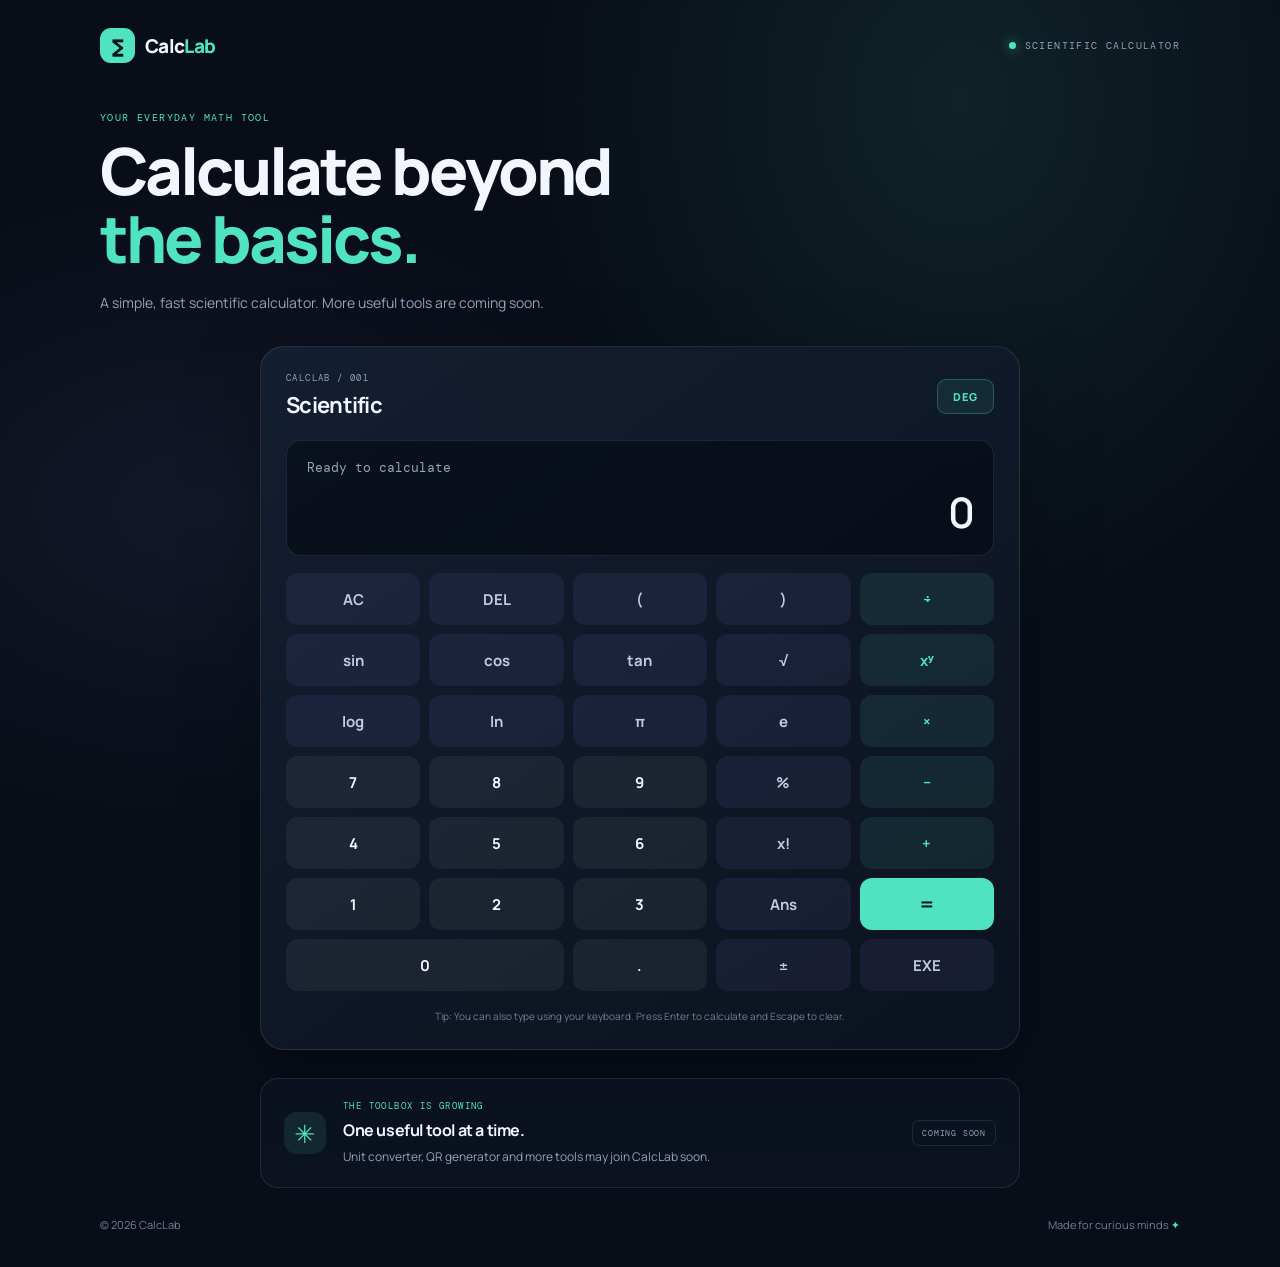
==== index.html @ 3905f221 "First commit" ====
<!DOCTYPE html>
<html lang="en">
<head>
  <meta charset="UTF-8" />
  <meta name="viewport" content="width=device-width, initial-scale=1.0" />
  <meta name="theme-color" content="#0b1220" />
  <title>CalcLab — Scientific Calculator</title>
  <meta name="description" content="A clean, responsive scientific calculator for everyday calculations." />
  <link rel="stylesheet" href="style.css" />
</head>
<body>
  <main class="page">
    <header class="topbar">
      <a class="brand" href="#" aria-label="CalcLab home">
        <span class="brand-mark">∑</span>
        <span>Calc<span class="brand-accent">Lab</span></span>
      </a>
      <span class="top-note"><span class="status-dot"></span> SCIENTIFIC CALCULATOR</span>
    </header>

    <section class="intro">
      <p class="eyebrow">YOUR EVERYDAY MATH TOOL</p>
      <h1>Calculate beyond<br /><span>the basics.</span></h1>
      <p class="intro-copy">A simple, fast scientific calculator. More useful tools are coming soon.</p>
    </section>

    <section class="calculator" aria-label="Scientific calculator">
      <div class="calc-heading">
        <div>
          <p class="calc-label">CALCLAB / 001</p>
          <h2>Scientific</h2>
        </div>
        <button id="angleMode" class="mode-button" type="button" aria-label="Toggle angle mode">DEG</button>
      </div>

      <div class="screen">
        <div id="expression" class="expression" aria-live="polite">Ready to calculate</div>
        <div id="display" class="display" aria-live="polite">0</div>
      </div>

      <div class="keypad">
        <button class="key function" data-action="clear">AC</button>
        <button class="key function" data-action="delete" aria-label="Delete last character">DEL</button>
        <button class="key function" data-value="(">(</button>
        <button class="key function" data-value=")">)</button>
        <button class="key operator" data-value="/">÷</button>

        <button class="key function" data-value="sin(">sin</button>
        <button class="key function" data-value="cos(">cos</button>
        <button class="key function" data-value="tan(">tan</button>
        <button class="key function" data-value="sqrt(">√</button>
        <button class="key operator" data-value="^">xʸ</button>

        <button class="key function" data-value="log(">log</button>
        <button class="key function" data-value="ln(">ln</button>
        <button class="key function" data-value="π">π</button>
        <button class="key function" data-value="e">e</button>
        <button class="key operator" data-value="*">×</button>

        <button class="key number" data-value="7">7</button>
        <button class="key number" data-value="8">8</button>
        <button class="key number" data-value="9">9</button>
        <button class="key function" data-value="%">%</button>
        <button class="key operator" data-value="-">−</button>

        <button class="key number" data-value="4">4</button>
        <button class="key number" data-value="5">5</button>
        <button class="key number" data-value="6">6</button>
        <button class="key function" data-value="!">x!</button>
        <button class="key operator" data-value="+">+</button>

        <button class="key number" data-value="1">1</button>
        <button class="key number" data-value="2">2</button>
        <button class="key number" data-value="3">3</button>
        <button class="key function" data-value="Ans">Ans</button>
        <button class="key equals" data-action="equals">=</button>

        <button class="key number zero" data-value="0">0</button>
        <button class="key number" data-value=".">.</button>
        <button class="key function" data-action="sign">±</button>
        <button class="key function" data-action="equals">EXE</button>
      </div>
      <p class="keyboard-hint">Tip: You can also type using your keyboard. Press Enter to calculate and Escape to clear.</p>
    </section>

    <section class="coming-soon">
      <div class="coming-icon">✳</div>
      <div>
        <p class="eyebrow">THE TOOLBOX IS GROWING</p>
        <h2>One useful tool at a time.</h2>
        <p>Unit converter, QR generator and more tools may join CalcLab soon.</p>
      </div>
      <span class="soon-pill">COMING SOON</span>
    </section>

    <footer>
      <span>© <span id="year"></span> CalcLab</span>
      <span>Made for curious minds <span class="footer-star">✦</span></span>
    </footer>
  </main>
  <script src="script.js"></script>
</body>
</html>
---- style.css ----
@import url('https://fonts.googleapis.com/css2?family=DM+Mono:wght@400;500&family=Manrope:wght@400;500;600;700;800&display=swap');

:root {
  color-scheme: dark;
  --bg: #080d17;
  --panel: #101827;
  --panel-soft: #141f31;
  --line: rgba(170, 190, 220, .13);
  --text: #f3f6fc;
  --muted: #94a3b8;
  --accent: #50e3c2;
  --accent-dark: #173f42;
  --violet: #9c8cff;
}
* { box-sizing: border-box; }
body {
  margin: 0;
  min-height: 100vh;
  background:
    radial-gradient(ellipse at 75% 8%, rgba(80, 227, 194, .10), transparent 33%),
    radial-gradient(ellipse at 15% 40%, rgba(156, 140, 255, .08), transparent 30%),
    var(--bg);
  color: var(--text);
  font-family: 'Manrope', system-ui, sans-serif;
}
button { font: inherit; }
.page { width: min(1080px, calc(100% - 36px)); margin: 0 auto; }
.topbar { display: flex; align-items: center; justify-content: space-between; padding: 28px 0 48px; }
.brand { display: inline-flex; gap: 10px; align-items: center; text-decoration: none; color: var(--text); font-size: 19px; font-weight: 800; letter-spacing: -.7px; }
.brand-mark { display: grid; place-items: center; width: 35px; height: 35px; border-radius: 11px; color: #071411; background: var(--accent); font-size: 24px; }
.brand-accent { color: var(--accent); }
.top-note, .eyebrow, .calc-label { font-family: 'DM Mono', monospace; letter-spacing: 1.4px; font-size: 10px; }
.top-note { color: var(--muted); display: flex; align-items: center; gap: 9px; }
.status-dot { width: 7px; height: 7px; border-radius: 50%; background: var(--accent); box-shadow: 0 0 12px rgba(80, 227, 194, .65); }
.intro { margin-bottom: 32px; }
.eyebrow { color: var(--accent); margin: 0 0 13px; }
h1 { font-size: clamp(38px, 6vw, 65px); line-height: 1.05; letter-spacing: -3px; margin: 0; font-weight: 800; }
h1 span { color: var(--accent); }
.intro-copy { color: var(--muted); margin: 17px 0 0; font-size: 14px; line-height: 1.7; }
.calculator { max-width: 760px; margin: 0 auto; padding: 25px; background: linear-gradient(145deg, rgba(20,31,49,.97), rgba(12,19,32,.97)); border: 1px solid var(--line); border-radius: 24px; box-shadow: 0 24px 80px rgba(0,0,0,.25); }
.calc-heading { display: flex; justify-content: space-between; align-items: center; margin-bottom: 20px; }
.calc-label { color: var(--muted); margin: 0 0 6px; font-size: 9px; }
.calc-heading h2 { margin: 0; font-size: 22px; letter-spacing: -.7px; }
.mode-button { color: var(--accent); background: rgba(80,227,194,.09); border: 1px solid rgba(80,227,194,.28); border-radius: 9px; padding: 9px 15px; cursor: pointer; font-size: 11px; font-weight: 800; letter-spacing: 1px; }
.screen { min-height: 116px; padding: 18px 20px; margin-bottom: 17px; border: 1px solid var(--line); border-radius: 15px; background: rgba(3,8,16,.55); display: flex; flex-direction: column; justify-content: space-between; overflow: hidden; }
.expression { min-height: 20px; color: var(--muted); font-family: 'DM Mono', monospace; font-size: 13px; overflow-wrap: anywhere; }
.display { text-align: right; font-size: clamp(30px, 5vw, 42px); line-height: 1.2; font-weight: 600; letter-spacing: -1.5px; overflow-wrap: anywhere; }
.keypad { display: grid; grid-template-columns: repeat(5, minmax(0, 1fr)); gap: 9px; }
.key { min-height: 52px; border: 1px solid transparent; border-radius: 12px; cursor: pointer; transition: transform .12s ease, border-color .12s ease, background .12s ease; color: var(--text); font-weight: 700; font-size: 15px; background: rgba(255,255,255,.055); }
.key:hover { transform: translateY(-1px); border-color: rgba(255,255,255,.18); background: rgba(255,255,255,.09); }
.key:active { transform: scale(.97); }
.key.function { color: #c0cbe0; background: rgba(156,140,255,.08); }
.key.function:hover { background: rgba(156,140,255,.16); }
.key.operator { color: var(--accent); background: rgba(80,227,194,.09); }
.key.equals { background: var(--accent); color: #071411; font-size: 21px; }
.key.zero { grid-column: span 2; }
.keyboard-hint { color: #718096; font-size: 10px; line-height: 1.6; text-align: center; margin: 17px 0 0; }
.coming-soon { display: flex; align-items: center; gap: 17px; max-width: 760px; margin: 28px auto 0; padding: 21px 23px; border: 1px solid var(--line); border-radius: 18px; background: rgba(16,24,39,.58); }
.coming-icon { flex: 0 0 42px; height: 42px; display: grid; place-items: center; border-radius: 13px; background: rgba(80,227,194,.1); color: var(--accent); font-size: 25px; }
.coming-soon .eyebrow { font-size: 9px; margin-bottom: 7px; }
.coming-soon h2 { margin: 0; font-size: 16px; letter-spacing: -.4px; }
.coming-soon p:not(.eyebrow) { margin: 6px 0 0; color: var(--muted); font-size: 12px; line-height: 1.6; }
.soon-pill { margin-left: auto; white-space: nowrap; padding: 7px 9px; border-radius: 7px; border: 1px solid var(--line); color: var(--muted); font-family: 'DM Mono', monospace; font-size: 8px; letter-spacing: .8px; }
footer { display: flex; justify-content: space-between; gap: 12px; color: #718096; font-size: 11px; padding: 29px 0 35px; }
.footer-star { color: var(--accent); }
@media (max-width: 560px) {
  .page { width: min(100% - 24px, 480px); }
  .topbar { padding: 20px 0 37px; }
  .top-note { font-size: 8px; letter-spacing: .8px; }
  h1 { letter-spacing: -2px; }
  .calculator { padding: 15px; border-radius: 19px; }
  .keypad { gap: 6px; }
  .key { min-height: 47px; border-radius: 10px; font-size: 13px; }
  .screen { padding: 15px; }
  .coming-soon { align-items: flex-start; padding: 17px; gap: 12px; }
  .coming-icon { flex-basis: 35px; height: 35px; }
  .soon-pill { display: none; }
  footer { font-size: 10px; }
}
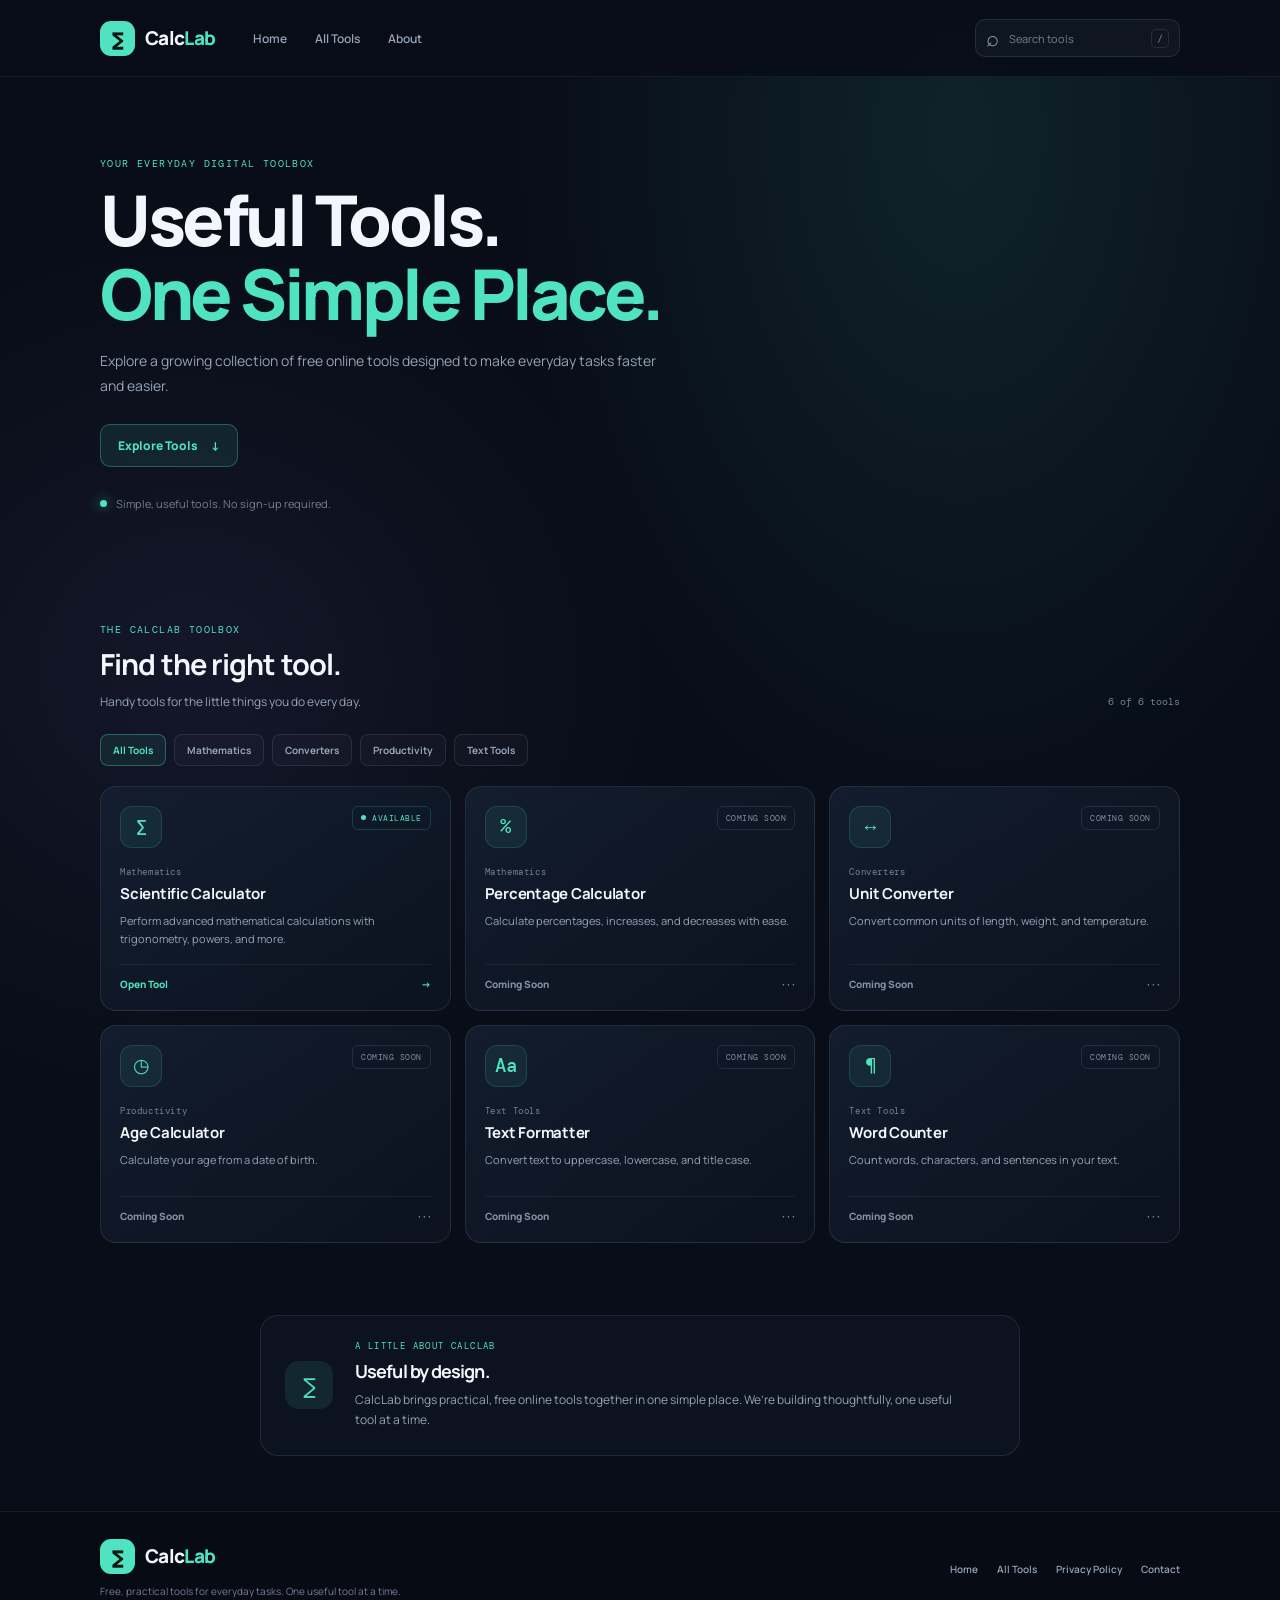
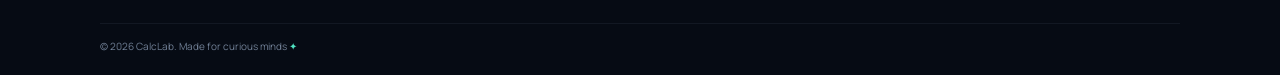
==== commit dfb4e6d6: "ADD NEW" ====
--- a/index.html
+++ b/index.html
@@ -3,101 +3,55 @@
 <head>
   <meta charset="UTF-8" />
   <meta name="viewport" content="width=device-width, initial-scale=1.0" />
-  <meta name="theme-color" content="#0b1220" />
-  <title>CalcLab — Scientific Calculator</title>
-  <meta name="description" content="A clean, responsive scientific calculator for everyday calculations." />
+  <meta name="theme-color" content="#080d17" />
+  <title>CalcLab — Free Online Tools</title>
+  <meta name="description" content="Explore a growing collection of free online tools designed to make everyday tasks faster and easier." />
+  <meta property="og:type" content="website" />
+  <meta property="og:title" content="CalcLab — Free Online Tools" />
+  <meta property="og:description" content="Useful tools. One simple place. Explore free tools for everyday tasks." />
+  <link rel="icon" type="image/svg+xml" href="favicon.svg" />
   <link rel="stylesheet" href="style.css" />
+  <script src="common.js" defer></script>
 </head>
-<body>
+<body data-root="">
+  <div id="siteHeader"></div>
   <main class="page">
-    <header class="topbar">
-      <a class="brand" href="#" aria-label="CalcLab home">
-        <span class="brand-mark">∑</span>
-        <span>Calc<span class="brand-accent">Lab</span></span>
-      </a>
-      <span class="top-note"><span class="status-dot"></span> SCIENTIFIC CALCULATOR</span>
-    </header>
-
-    <section class="intro">
-      <p class="eyebrow">YOUR EVERYDAY MATH TOOL</p>
-      <h1>Calculate beyond<br /><span>the basics.</span></h1>
-      <p class="intro-copy">A simple, fast scientific calculator. More useful tools are coming soon.</p>
+    <section class="intro hero">
+      <p class="eyebrow">YOUR EVERYDAY DIGITAL TOOLBOX</p>
+      <h1>Useful Tools.<br /><span>One Simple Place.</span></h1>
+      <p class="intro-copy">Explore a growing collection of free online tools designed to make everyday tasks faster and easier.</p>
+      <a class="primary-link" href="#tools">Explore Tools <span aria-hidden="true">↓</span></a>
+      <div class="hero-note"><span class="status-dot"></span> Simple, useful tools. No sign-up required.</div>
     </section>
 
-    <section class="calculator" aria-label="Scientific calculator">
-      <div class="calc-heading">
+    <section class="tools-section" id="tools" aria-labelledby="toolsTitle">
+      <div class="section-heading">
         <div>
-          <p class="calc-label">CALCLAB / 001</p>
-          <h2>Scientific</h2>
+          <p class="eyebrow">THE CALCLAB TOOLBOX</p>
+          <h2 id="toolsTitle">Find the right tool.</h2>
+          <p class="section-copy">Handy tools for the little things you do every day.</p>
         </div>
-        <button id="angleMode" class="mode-button" type="button" aria-label="Toggle angle mode">DEG</button>
+        <span class="tool-count" id="toolCount"></span>
       </div>
-
-      <div class="screen">
-        <div id="expression" class="expression" aria-live="polite">Ready to calculate</div>
-        <div id="display" class="display" aria-live="polite">0</div>
+      <div class="category-list" id="categoryList" aria-label="Filter tools by category"></div>
+      <div class="tool-grid" id="toolGrid"></div>
+      <div class="empty-state" id="emptyState" hidden>
+        <span class="empty-icon" aria-hidden="true">⌕</span>
+        <h3>No tools found</h3>
+        <p>Try another search or choose a different category.</p>
+        <button class="text-button" id="resetFilters" type="button">Clear filters</button>
       </div>
-
-      <div class="keypad">
-        <button class="key function" data-action="clear">AC</button>
-        <button class="key function" data-action="delete" aria-label="Delete last character">DEL</button>
-        <button class="key function" data-value="(">(</button>
-        <button class="key function" data-value=")">)</button>
-        <button class="key operator" data-value="/">÷</button>
-
-        <button class="key function" data-value="sin(">sin</button>
-        <button class="key function" data-value="cos(">cos</button>
-        <button class="key function" data-value="tan(">tan</button>
-        <button class="key function" data-value="sqrt(">√</button>
-        <button class="key operator" data-value="^">xʸ</button>
-
-        <button class="key function" data-value="log(">log</button>
-        <button class="key function" data-value="ln(">ln</button>
-        <button class="key function" data-value="π">π</button>
-        <button class="key function" data-value="e">e</button>
-        <button class="key operator" data-value="*">×</button>
-
-        <button class="key number" data-value="7">7</button>
-        <button class="key number" data-value="8">8</button>
-        <button class="key number" data-value="9">9</button>
-        <button class="key function" data-value="%">%</button>
-        <button class="key operator" data-value="-">−</button>
-
-        <button class="key number" data-value="4">4</button>
-        <button class="key number" data-value="5">5</button>
-        <button class="key number" data-value="6">6</button>
-        <button class="key function" data-value="!">x!</button>
-        <button class="key operator" data-value="+">+</button>
-
-        <button class="key number" data-value="1">1</button>
-        <button class="key number" data-value="2">2</button>
-        <button class="key number" data-value="3">3</button>
-        <button class="key function" data-value="Ans">Ans</button>
-        <button class="key equals" data-action="equals">=</button>
-
-        <button class="key number zero" data-value="0">0</button>
-        <button class="key number" data-value=".">.</button>
-        <button class="key function" data-action="sign">±</button>
-        <button class="key function" data-action="equals">EXE</button>
-      </div>
-      <p class="keyboard-hint">Tip: You can also type using your keyboard. Press Enter to calculate and Escape to clear.</p>
     </section>
 
-    <section class="coming-soon">
-      <div class="coming-icon">✳</div>
+    <section class="about-section" id="about">
+      <div class="about-mark" aria-hidden="true">∑</div>
       <div>
-        <p class="eyebrow">THE TOOLBOX IS GROWING</p>
-        <h2>One useful tool at a time.</h2>
-        <p>Unit converter, QR generator and more tools may join CalcLab soon.</p>
+        <p class="eyebrow">A LITTLE ABOUT CALCLAB</p>
+        <h2>Useful by design.</h2>
+        <p>CalcLab brings practical, free online tools together in one simple place. We’re building thoughtfully, one useful tool at a time.</p>
       </div>
-      <span class="soon-pill">COMING SOON</span>
     </section>
-
-    <footer>
-      <span>© <span id="year"></span> CalcLab</span>
-      <span>Made for curious minds <span class="footer-star">✦</span></span>
-    </footer>
   </main>
-  <script src="script.js"></script>
+  <div id="siteFooter"></div>
 </body>
 </html>
--- a/style.css
+++ b/style.css
@@ -12,7 +12,9 @@
   --accent-dark: #173f42;
   --violet: #9c8cff;
 }
+
 * { box-sizing: border-box; }
+html { scroll-behavior: smooth; scroll-padding-top: 100px; }
 body {
   margin: 0;
   min-height: 100vh;
@@ -23,57 +25,366 @@
   color: var(--text);
   font-family: 'Manrope', system-ui, sans-serif;
 }
-button { font: inherit; }
-.page { width: min(1080px, calc(100% - 36px)); margin: 0 auto; }
-.topbar { display: flex; align-items: center; justify-content: space-between; padding: 28px 0 48px; }
-.brand { display: inline-flex; gap: 10px; align-items: center; text-decoration: none; color: var(--text); font-size: 19px; font-weight: 800; letter-spacing: -.7px; }
-.brand-mark { display: grid; place-items: center; width: 35px; height: 35px; border-radius: 11px; color: #071411; background: var(--accent); font-size: 24px; }
+button, input { font: inherit; }
+a { color: inherit; }
+a:focus-visible, button:focus-visible, input:focus-visible {
+  outline: 2px solid var(--accent);
+  outline-offset: 4px;
+}
+.visually-hidden {
+  position: absolute;
+  width: 1px;
+  height: 1px;
+  padding: 0;
+  margin: -1px;
+  overflow: hidden;
+  clip: rect(0, 0, 0, 0);
+  white-space: nowrap;
+  border: 0;
+}
+.page { width: min(1080px, calc(100% - 40px)); margin: 0 auto; }
+.site-header {
+  position: sticky;
+  top: 0;
+  z-index: 10;
+  border-bottom: 1px solid rgba(170, 190, 220, .08);
+  background: rgba(8, 13, 23, .88);
+  backdrop-filter: blur(16px);
+}
+.nav-wrap {
+  width: min(1080px, calc(100% - 40px));
+  min-height: 76px;
+  margin: 0 auto;
+  display: flex;
+  align-items: center;
+  gap: 38px;
+}
+.brand {
+  display: inline-flex;
+  flex: 0 0 auto;
+  gap: 10px;
+  align-items: center;
+  text-decoration: none;
+  color: var(--text);
+  font-size: 19px;
+  font-weight: 800;
+  letter-spacing: -.7px;
+}
+.brand-mark {
+  display: grid;
+  place-items: center;
+  width: 35px;
+  height: 35px;
+  border-radius: 11px;
+  color: #071411;
+  background: var(--accent);
+  font-size: 24px;
+}
 .brand-accent { color: var(--accent); }
-.top-note, .eyebrow, .calc-label { font-family: 'DM Mono', monospace; letter-spacing: 1.4px; font-size: 10px; }
-.top-note { color: var(--muted); display: flex; align-items: center; gap: 9px; }
+.primary-nav { display: flex; align-items: center; gap: 28px; }
+.primary-nav a, .footer-links a {
+  color: var(--muted);
+  text-decoration: none;
+  font-size: 12px;
+  font-weight: 600;
+  transition: color .15s ease;
+}
+.primary-nav a:hover, .footer-links a:hover { color: var(--accent); }
+.nav-search {
+  width: 205px;
+  height: 38px;
+  margin-left: auto;
+  padding: 0 10px;
+  display: flex;
+  align-items: center;
+  gap: 8px;
+  border: 1px solid var(--line);
+  border-radius: 10px;
+  background: rgba(255, 255, 255, .035);
+}
+.search-icon { color: var(--muted); font-size: 22px; line-height: 1; }
+.nav-search input {
+  width: 100%;
+  min-width: 0;
+  border: 0;
+  outline: 0;
+  color: var(--text);
+  background: transparent;
+  font-size: 11px;
+}
+.nav-search input::placeholder { color: #718096; }
+.nav-search kbd {
+  padding: 2px 5px;
+  border: 1px solid var(--line);
+  border-radius: 4px;
+  color: #718096;
+  font: 10px 'DM Mono', monospace;
+}
+.menu-toggle {
+  display: none;
+  width: 38px;
+  height: 38px;
+  padding: 10px;
+  border: 1px solid var(--line);
+  border-radius: 9px;
+  background: var(--panel);
+  cursor: pointer;
+}
+.menu-toggle span { display: block; height: 2px; margin: 3px 0; border-radius: 2px; background: var(--text); }
+.intro { margin-bottom: 32px; }
+.hero { padding: 80px 0 70px; }
+.eyebrow, .calc-label {
+  color: var(--accent);
+  font-family: 'DM Mono', monospace;
+  letter-spacing: 1.4px;
+  font-size: 10px;
+}
+.eyebrow { margin: 0 0 13px; }
+h1 {
+  margin: 0;
+  font-size: clamp(42px, 6.3vw, 70px);
+  line-height: 1.05;
+  letter-spacing: -3.5px;
+  font-weight: 800;
+}
+h1 span { color: var(--accent); }
+.intro-copy {
+  max-width: 570px;
+  margin: 18px 0 0;
+  color: var(--muted);
+  font-size: 14px;
+  line-height: 1.8;
+}
+.primary-link {
+  display: inline-flex;
+  align-items: center;
+  gap: 13px;
+  margin-top: 26px;
+  padding: 12px 17px;
+  border: 1px solid rgba(80, 227, 194, .3);
+  border-radius: 10px;
+  background: rgba(80, 227, 194, .09);
+  color: var(--accent);
+  text-decoration: none;
+  font-size: 12px;
+  font-weight: 800;
+  transition: background .15s ease, transform .15s ease;
+}
+.primary-link:hover { background: rgba(80, 227, 194, .16); transform: translateY(-1px); }
+.hero-note { display: flex; align-items: center; gap: 9px; margin-top: 29px; color: #718096; font-size: 11px; }
 .status-dot { width: 7px; height: 7px; border-radius: 50%; background: var(--accent); box-shadow: 0 0 12px rgba(80, 227, 194, .65); }
-.intro { margin-bottom: 32px; }
-.eyebrow { color: var(--accent); margin: 0 0 13px; }
-h1 { font-size: clamp(38px, 6vw, 65px); line-height: 1.05; letter-spacing: -3px; margin: 0; font-weight: 800; }
-h1 span { color: var(--accent); }
-.intro-copy { color: var(--muted); margin: 17px 0 0; font-size: 14px; line-height: 1.7; }
-.calculator { max-width: 760px; margin: 0 auto; padding: 25px; background: linear-gradient(145deg, rgba(20,31,49,.97), rgba(12,19,32,.97)); border: 1px solid var(--line); border-radius: 24px; box-shadow: 0 24px 80px rgba(0,0,0,.25); }
+.tools-section { padding: 10px 0 72px; }
+.section-heading { display: flex; justify-content: space-between; align-items: end; gap: 20px; margin-bottom: 22px; }
+.section-heading .eyebrow { margin-bottom: 8px; }
+.section-heading h2, .about-section h2 { margin: 0; font-size: clamp(23px, 3vw, 29px); letter-spacing: -.9px; }
+.section-copy { margin: 8px 0 0; color: var(--muted); font-size: 12px; line-height: 1.6; }
+.tool-count { padding-bottom: 4px; color: #718096; font-family: 'DM Mono', monospace; font-size: 10px; }
+.category-list { display: flex; flex-wrap: wrap; gap: 8px; margin-bottom: 20px; }
+.category-button {
+  padding: 8px 12px;
+  border: 1px solid var(--line);
+  border-radius: 8px;
+  color: var(--muted);
+  background: rgba(255, 255, 255, .025);
+  cursor: pointer;
+  font-size: 10px;
+  font-weight: 700;
+  transition: border-color .15s ease, background .15s ease, color .15s ease;
+}
+.category-button:hover, .category-button.is-active { border-color: rgba(80, 227, 194, .34); color: var(--accent); background: rgba(80, 227, 194, .08); }
+.tool-grid { display: grid; grid-template-columns: repeat(3, minmax(0, 1fr)); gap: 14px; }
+.tool-card {
+  position: relative;
+  min-height: 218px;
+  padding: 19px;
+  display: flex;
+  flex-direction: column;
+  border: 1px solid var(--line);
+  border-radius: 16px;
+  background: linear-gradient(145deg, rgba(20, 31, 49, .88), rgba(12, 19, 32, .88));
+  text-decoration: none;
+  transition: border-color .18s ease, transform .18s ease, box-shadow .18s ease;
+}
+a.tool-card:hover {
+  transform: translateY(-3px);
+  border-color: rgba(80, 227, 194, .38);
+  box-shadow: 0 12px 35px rgba(0, 0, 0, .18), 0 0 22px rgba(80, 227, 194, .045);
+}
+.tool-card-top { display: flex; justify-content: space-between; align-items: flex-start; margin-bottom: 18px; }
+.tool-icon {
+  display: grid;
+  place-items: center;
+  width: 42px;
+  height: 42px;
+  border: 1px solid rgba(80, 227, 194, .15);
+  border-radius: 12px;
+  color: var(--accent);
+  background: rgba(80, 227, 194, .08);
+  font-family: 'DM Mono', monospace;
+  font-size: 19px;
+  font-weight: 500;
+}
+.tool-status {
+  padding: 6px 8px;
+  border: 1px solid var(--line);
+  border-radius: 6px;
+  color: #8290a4;
+  font-family: 'DM Mono', monospace;
+  font-size: 8px;
+  letter-spacing: .5px;
+}
+.tool-status.is-available { display: inline-flex; align-items: center; gap: 6px; border-color: rgba(80, 227, 194, .19); color: var(--accent); }
+.tool-status .status-dot { width: 5px; height: 5px; box-shadow: none; }
+.tool-category { margin-bottom: 5px; color: #718096; font-family: 'DM Mono', monospace; font-size: 9px; letter-spacing: .6px; }
+.tool-card h3 { margin: 0; font-size: 15px; letter-spacing: -.25px; }
+.tool-card > p { margin: 8px 0 16px; color: var(--muted); font-size: 11px; line-height: 1.65; }
+.tool-action {
+  display: flex;
+  justify-content: space-between;
+  align-items: center;
+  margin-top: auto;
+  padding-top: 12px;
+  border-top: 1px solid rgba(170, 190, 220, .08);
+  color: var(--accent);
+  font-size: 10px;
+  font-weight: 800;
+}
+.is-coming .tool-action { color: #8290a4; }
+.empty-state { padding: 43px 15px; border: 1px dashed var(--line); border-radius: 16px; text-align: center; }
+.empty-state[hidden], .tool-grid[hidden] { display: none; }
+.empty-icon { color: var(--accent); font-size: 28px; }
+.empty-state h3 { margin: 8px 0; font-size: 16px; }
+.empty-state p { margin: 0; color: var(--muted); font-size: 12px; }
+.text-button { margin-top: 16px; padding: 7px 12px; border: 1px solid var(--line); border-radius: 8px; color: var(--accent); background: transparent; cursor: pointer; font-size: 11px; }
+.about-section {
+  display: flex;
+  align-items: center;
+  gap: 22px;
+  max-width: 760px;
+  margin: 0 auto 55px;
+  padding: 24px;
+  border: 1px solid var(--line);
+  border-radius: 18px;
+  background: rgba(16, 24, 39, .58);
+}
+.about-mark { flex: 0 0 48px; height: 48px; display: grid; place-items: center; border-radius: 14px; background: rgba(80, 227, 194, .1); color: var(--accent); font-size: 28px; }
+.about-section .eyebrow { margin-bottom: 7px; font-size: 9px; }
+.about-section h2 { font-size: 18px; }
+.about-section p:not(.eyebrow) { max-width: 610px; margin: 7px 0 0; color: var(--muted); font-size: 12px; line-height: 1.7; }
+.site-footer { border-top: 1px solid rgba(170, 190, 220, .09); background: rgba(5, 9, 16, .36); }
+.footer-inner { width: min(1080px, calc(100% - 40px)); margin: 0 auto; padding: 27px 0 22px; display: grid; grid-template-columns: 1fr auto; gap: 20px; align-items: center; }
+.footer-about p { max-width: 310px; margin: 9px 0 0; color: #718096; font-size: 10px; line-height: 1.6; }
+.footer-links { display: flex; flex-wrap: wrap; justify-content: end; gap: 19px; }
+.footer-links a { font-size: 10px; }
+.copyright { grid-column: 1 / -1; margin: 4px 0 0; padding-top: 15px; border-top: 1px solid rgba(170, 190, 220, .07); color: #718096; font-size: 10px; }
+.footer-star { color: var(--accent); }
+.tool-page { padding-top: 31px; }
+.back-link, .inline-link { display: inline-flex; align-items: center; gap: 8px; color: var(--muted); text-decoration: none; font-size: 11px; font-weight: 700; }
+.back-link:hover, .inline-link:hover { color: var(--accent); }
+.tool-intro { margin: 29px 0 27px; }
+.tool-intro h1 { font-size: clamp(35px, 5vw, 50px); letter-spacing: -2.5px; }
+.tool-intro h1 span { color: var(--accent); }
+.tool-intro .intro-copy { margin-top: 12px; }
+.calculator {
+  max-width: 760px;
+  margin: 0 auto;
+  padding: 25px;
+  background: linear-gradient(145deg, rgba(20, 31, 49, .97), rgba(12, 19, 32, .97));
+  border: 1px solid var(--line);
+  border-radius: 24px;
+  box-shadow: 0 24px 80px rgba(0, 0, 0, .25);
+}
 .calc-heading { display: flex; justify-content: space-between; align-items: center; margin-bottom: 20px; }
 .calc-label { color: var(--muted); margin: 0 0 6px; font-size: 9px; }
 .calc-heading h2 { margin: 0; font-size: 22px; letter-spacing: -.7px; }
-.mode-button { color: var(--accent); background: rgba(80,227,194,.09); border: 1px solid rgba(80,227,194,.28); border-radius: 9px; padding: 9px 15px; cursor: pointer; font-size: 11px; font-weight: 800; letter-spacing: 1px; }
-.screen { min-height: 116px; padding: 18px 20px; margin-bottom: 17px; border: 1px solid var(--line); border-radius: 15px; background: rgba(3,8,16,.55); display: flex; flex-direction: column; justify-content: space-between; overflow: hidden; }
+.mode-button { color: var(--accent); background: rgba(80, 227, 194, .09); border: 1px solid rgba(80, 227, 194, .28); border-radius: 9px; padding: 9px 15px; cursor: pointer; font-size: 11px; font-weight: 800; letter-spacing: 1px; }
+.screen { min-height: 116px; padding: 18px 20px; margin-bottom: 17px; border: 1px solid var(--line); border-radius: 15px; background: rgba(3, 8, 16, .55); display: flex; flex-direction: column; justify-content: space-between; overflow: hidden; }
 .expression { min-height: 20px; color: var(--muted); font-family: 'DM Mono', monospace; font-size: 13px; overflow-wrap: anywhere; }
 .display { text-align: right; font-size: clamp(30px, 5vw, 42px); line-height: 1.2; font-weight: 600; letter-spacing: -1.5px; overflow-wrap: anywhere; }
 .keypad { display: grid; grid-template-columns: repeat(5, minmax(0, 1fr)); gap: 9px; }
-.key { min-height: 52px; border: 1px solid transparent; border-radius: 12px; cursor: pointer; transition: transform .12s ease, border-color .12s ease, background .12s ease; color: var(--text); font-weight: 700; font-size: 15px; background: rgba(255,255,255,.055); }
-.key:hover { transform: translateY(-1px); border-color: rgba(255,255,255,.18); background: rgba(255,255,255,.09); }
+.key { min-height: 52px; border: 1px solid transparent; border-radius: 12px; cursor: pointer; transition: transform .12s ease, border-color .12s ease, background .12s ease; color: var(--text); font-weight: 700; font-size: 15px; background: rgba(255, 255, 255, .055); }
+.key:hover { transform: translateY(-1px); border-color: rgba(255, 255, 255, .18); background: rgba(255, 255, 255, .09); }
 .key:active { transform: scale(.97); }
-.key.function { color: #c0cbe0; background: rgba(156,140,255,.08); }
-.key.function:hover { background: rgba(156,140,255,.16); }
-.key.operator { color: var(--accent); background: rgba(80,227,194,.09); }
+.key.function { color: #c0cbe0; background: rgba(156, 140, 255, .08); }
+.key.function:hover { background: rgba(156, 140, 255, .16); }
+.key.operator { color: var(--accent); background: rgba(80, 227, 194, .09); }
 .key.equals { background: var(--accent); color: #071411; font-size: 21px; }
 .key.zero { grid-column: span 2; }
-.keyboard-hint { color: #718096; font-size: 10px; line-height: 1.6; text-align: center; margin: 17px 0 0; }
-.coming-soon { display: flex; align-items: center; gap: 17px; max-width: 760px; margin: 28px auto 0; padding: 21px 23px; border: 1px solid var(--line); border-radius: 18px; background: rgba(16,24,39,.58); }
-.coming-icon { flex: 0 0 42px; height: 42px; display: grid; place-items: center; border-radius: 13px; background: rgba(80,227,194,.1); color: var(--accent); font-size: 25px; }
-.coming-soon .eyebrow { font-size: 9px; margin-bottom: 7px; }
-.coming-soon h2 { margin: 0; font-size: 16px; letter-spacing: -.4px; }
-.coming-soon p:not(.eyebrow) { margin: 6px 0 0; color: var(--muted); font-size: 12px; line-height: 1.6; }
-.soon-pill { margin-left: auto; white-space: nowrap; padding: 7px 9px; border-radius: 7px; border: 1px solid var(--line); color: var(--muted); font-family: 'DM Mono', monospace; font-size: 8px; letter-spacing: .8px; }
-footer { display: flex; justify-content: space-between; gap: 12px; color: #718096; font-size: 11px; padding: 29px 0 35px; }
-.footer-star { color: var(--accent); }
+.keyboard-hint { color: #8997aa; font-size: 10px; line-height: 1.6; text-align: center; margin: 17px 0 0; }
+.related-section { max-width: 760px; margin: 42px auto 55px; }
+.related-section .section-heading { align-items: center; }
+.related-section .section-heading h2 { font-size: 21px; }
+.related-links { display: grid; grid-template-columns: repeat(2, minmax(0, 1fr)); gap: 10px; }
+.related-links a { display: flex; justify-content: space-between; gap: 10px; padding: 14px; border: 1px solid var(--line); border-radius: 10px; background: rgba(16, 24, 39, .55); text-decoration: none; font-size: 11px; font-weight: 700; }
+.related-links a:hover { border-color: rgba(80, 227, 194, .3); }
+.related-links span { color: #8290a4; font-size: 9px; font-weight: 500; }
+.privacy-copy { max-width: 760px; padding-bottom: 55px; color: var(--muted); font-size: 13px; line-height: 1.8; }
+.privacy-copy h2 { margin-top: 27px; color: var(--text); font-size: 18px; }
+.privacy-copy a { color: var(--accent); }
+
+@media (max-width: 760px) {
+  .nav-wrap { gap: 18px; }
+  .primary-nav { gap: 17px; }
+  .nav-search { width: 175px; }
+  .tool-grid { grid-template-columns: repeat(2, minmax(0, 1fr)); }
+}
 @media (max-width: 560px) {
-  .page { width: min(100% - 24px, 480px); }
-  .topbar { padding: 20px 0 37px; }
-  .top-note { font-size: 8px; letter-spacing: .8px; }
-  h1 { letter-spacing: -2px; }
+  html { scroll-padding-top: 80px; }
+  .page, .nav-wrap, .footer-inner { width: min(100% - 28px, 480px); }
+  .nav-wrap { position: relative; min-height: 66px; gap: 10px; }
+  .brand { font-size: 18px; }
+  .menu-toggle { display: block; margin-left: auto; }
+  .primary-nav {
+    position: absolute;
+    top: calc(100% + 1px);
+    left: -14px;
+    right: -14px;
+    display: none;
+    align-items: stretch;
+    gap: 0;
+    padding: 8px 14px;
+    border-bottom: 1px solid var(--line);
+    background: #0b1220;
+  }
+  .primary-nav.is-open { display: flex; flex-direction: column; }
+  .primary-nav a { padding: 12px 4px; }
+  .nav-search { width: 100%; max-width: 165px; height: 36px; margin-left: 0; }
+  .nav-search kbd { display: none; }
+  .hero { padding: 58px 0 53px; }
+  h1 { font-size: clamp(39px, 10vw, 51px); letter-spacing: -2.4px; }
+  .intro-copy { font-size: 13px; }
+  .tools-section { padding-bottom: 53px; }
+  .section-heading { align-items: flex-end; }
+  .tool-grid { gap: 9px; }
+  .tool-card { min-height: 220px; padding: 14px; border-radius: 13px; }
+  .tool-card-top { gap: 6px; margin-bottom: 14px; }
+  .tool-icon { width: 37px; height: 37px; }
+  .tool-status { padding: 5px 6px; font-size: 7px; }
+  .tool-card h3 { font-size: 13px; line-height: 1.45; }
+  .tool-card > p { font-size: 10px; }
+  .category-list { gap: 6px; }
+  .category-button { padding: 7px 9px; font-size: 9px; }
+  .about-section { align-items: flex-start; gap: 13px; margin-bottom: 40px; padding: 17px; }
+  .about-mark { flex-basis: 38px; height: 38px; font-size: 23px; }
+  .footer-inner { grid-template-columns: 1fr; gap: 17px; }
+  .footer-links { justify-content: flex-start; gap: 14px; }
+  .copyright { grid-column: auto; }
+  .tool-page { padding-top: 22px; }
+  .tool-intro { margin: 25px 0 22px; }
+  .tool-intro h1 { font-size: clamp(34px, 9vw, 43px); letter-spacing: -2px; }
   .calculator { padding: 15px; border-radius: 19px; }
   .keypad { gap: 6px; }
   .key { min-height: 47px; border-radius: 10px; font-size: 13px; }
   .screen { padding: 15px; }
-  .coming-soon { align-items: flex-start; padding: 17px; gap: 12px; }
-  .coming-icon { flex-basis: 35px; height: 35px; }
-  .soon-pill { display: none; }
-  footer { font-size: 10px; }
-}
+  .related-links { grid-template-columns: 1fr; }
+}
+@media (max-width: 360px) {
+  .nav-wrap { flex-wrap: wrap; padding: 10px 0; }
+  .nav-search { order: 3; max-width: none; }
+  .tool-grid { grid-template-columns: 1fr; }
+  .tool-card { min-height: 195px; }
+  .section-heading { align-items: flex-start; }
+}
+@media (prefers-reduced-motion: reduce) {
+  *, *::before, *::after { scroll-behavior: auto !important; transition-duration: .01ms !important; }
+}
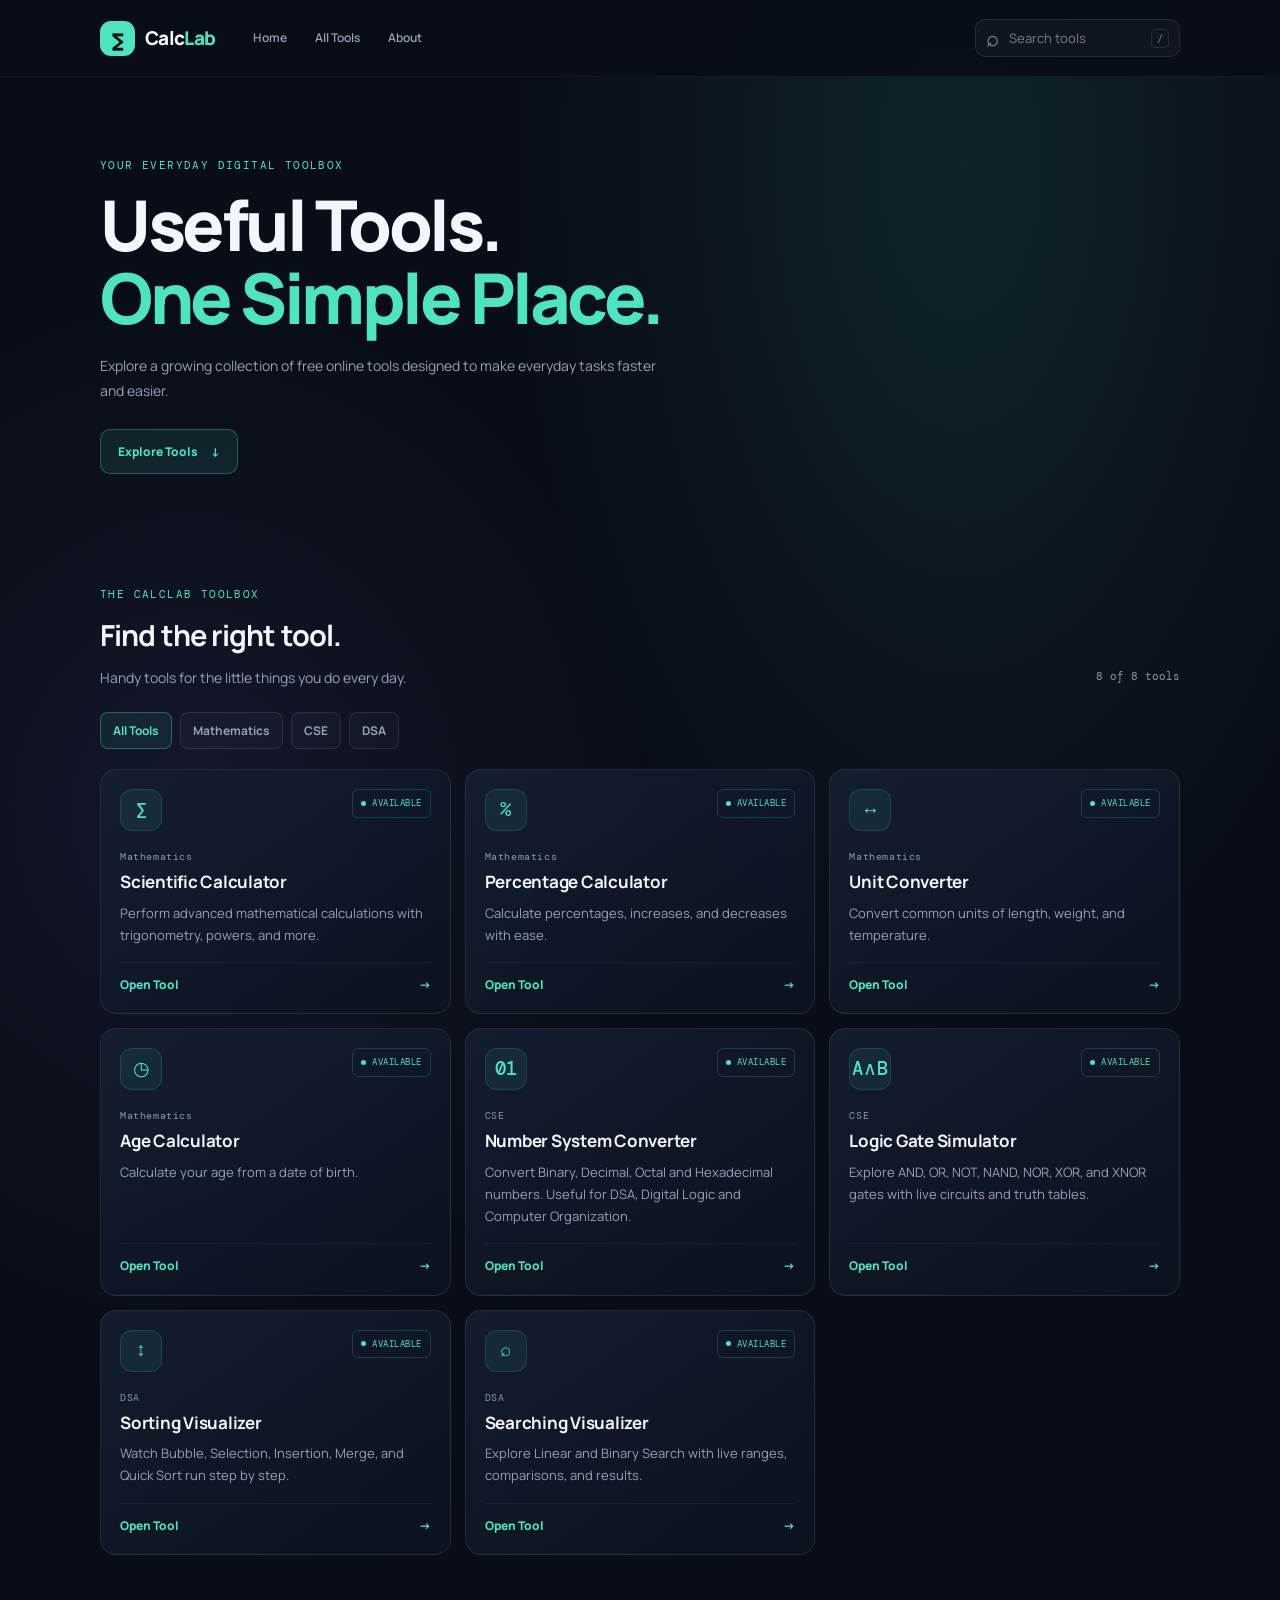
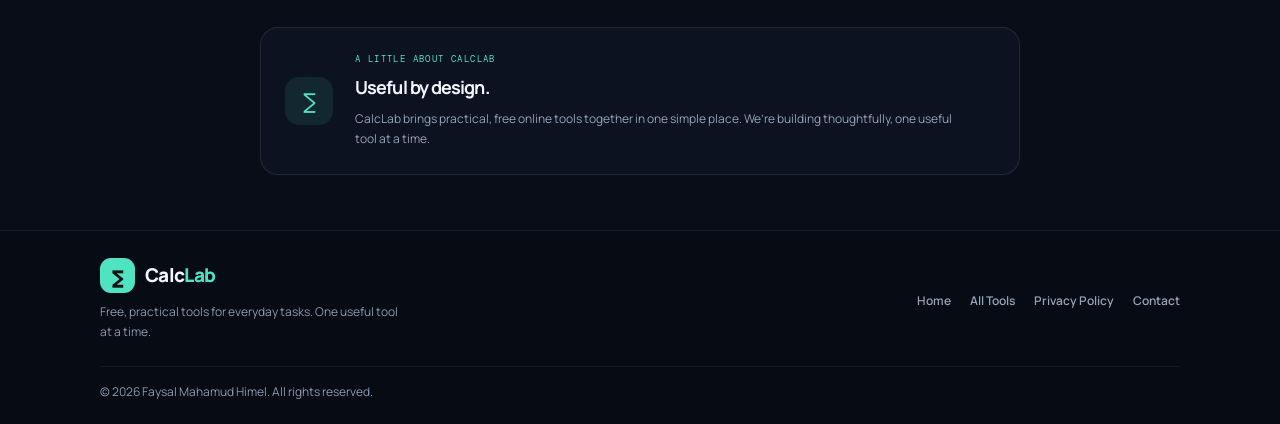
==== commit 0ddd87f7: "Add CSE" ====
--- a/index.html
+++ b/index.html
@@ -21,7 +21,6 @@
       <h1>Useful Tools.<br /><span>One Simple Place.</span></h1>
       <p class="intro-copy">Explore a growing collection of free online tools designed to make everyday tasks faster and easier.</p>
       <a class="primary-link" href="#tools">Explore Tools <span aria-hidden="true">↓</span></a>
-      <div class="hero-note"><span class="status-dot"></span> Simple, useful tools. No sign-up required.</div>
     </section>
 
     <section class="tools-section" id="tools" aria-labelledby="toolsTitle">
--- a/style.css
+++ b/style.css
@@ -14,7 +14,7 @@
 }
 
 * { box-sizing: border-box; }
-html { scroll-behavior: smooth; scroll-padding-top: 100px; }
+html { scroll-behavior: smooth; scroll-padding-top: 100px; touch-action: manipulation; }
 body {
   margin: 0;
   min-height: 100vh;
@@ -24,10 +24,15 @@
     var(--bg);
   color: var(--text);
   font-family: 'Manrope', system-ui, sans-serif;
-}
-button, input { font: inherit; }
+  font-size: 15px;
+  line-height: 1.6;
+  -webkit-font-smoothing: antialiased;
+  text-rendering: optimizeLegibility;
+}
+button, input, select { font: inherit; }
+button, a { touch-action: manipulation; }
 a { color: inherit; }
-a:focus-visible, button:focus-visible, input:focus-visible {
+a:focus-visible, button:focus-visible, input:focus-visible, select:focus-visible {
   outline: 2px solid var(--accent);
   outline-offset: 4px;
 }
@@ -110,7 +115,7 @@
   outline: 0;
   color: var(--text);
   background: transparent;
-  font-size: 11px;
+  font-size: 13px;
 }
 .nav-search input::placeholder { color: #718096; }
 .nav-search kbd {
@@ -137,7 +142,7 @@
   color: var(--accent);
   font-family: 'DM Mono', monospace;
   letter-spacing: 1.4px;
-  font-size: 10px;
+  font-size: 11px;
 }
 .eyebrow { margin: 0 0 13px; }
 h1 {
@@ -171,14 +176,13 @@
   transition: background .15s ease, transform .15s ease;
 }
 .primary-link:hover { background: rgba(80, 227, 194, .16); transform: translateY(-1px); }
-.hero-note { display: flex; align-items: center; gap: 9px; margin-top: 29px; color: #718096; font-size: 11px; }
 .status-dot { width: 7px; height: 7px; border-radius: 50%; background: var(--accent); box-shadow: 0 0 12px rgba(80, 227, 194, .65); }
 .tools-section { padding: 10px 0 72px; }
 .section-heading { display: flex; justify-content: space-between; align-items: end; gap: 20px; margin-bottom: 22px; }
 .section-heading .eyebrow { margin-bottom: 8px; }
 .section-heading h2, .about-section h2 { margin: 0; font-size: clamp(23px, 3vw, 29px); letter-spacing: -.9px; }
-.section-copy { margin: 8px 0 0; color: var(--muted); font-size: 12px; line-height: 1.6; }
-.tool-count { padding-bottom: 4px; color: #718096; font-family: 'DM Mono', monospace; font-size: 10px; }
+.section-copy { margin: 8px 0 0; color: var(--muted); font-size: 14px; line-height: 1.7; }
+.tool-count { padding-bottom: 4px; color: #8b9ab0; font-family: 'DM Mono', monospace; font-size: 11px; }
 .category-list { display: flex; flex-wrap: wrap; gap: 8px; margin-bottom: 20px; }
 .category-button {
   padding: 8px 12px;
@@ -187,7 +191,7 @@
   color: var(--muted);
   background: rgba(255, 255, 255, .025);
   cursor: pointer;
-  font-size: 10px;
+  font-size: 12px;
   font-weight: 700;
   transition: border-color .15s ease, background .15s ease, color .15s ease;
 }
@@ -230,14 +234,14 @@
   border-radius: 6px;
   color: #8290a4;
   font-family: 'DM Mono', monospace;
-  font-size: 8px;
+  font-size: 9px;
   letter-spacing: .5px;
 }
 .tool-status.is-available { display: inline-flex; align-items: center; gap: 6px; border-color: rgba(80, 227, 194, .19); color: var(--accent); }
 .tool-status .status-dot { width: 5px; height: 5px; box-shadow: none; }
-.tool-category { margin-bottom: 5px; color: #718096; font-family: 'DM Mono', monospace; font-size: 9px; letter-spacing: .6px; }
-.tool-card h3 { margin: 0; font-size: 15px; letter-spacing: -.25px; }
-.tool-card > p { margin: 8px 0 16px; color: var(--muted); font-size: 11px; line-height: 1.65; }
+.tool-category { margin-bottom: 5px; color: #8b9ab0; font-family: 'DM Mono', monospace; font-size: 10px; letter-spacing: .6px; }
+.tool-card h3 { margin: 0; font-size: 17px; line-height: 1.4; letter-spacing: -.25px; }
+.tool-card > p { margin: 8px 0 16px; color: var(--muted); font-size: 13px; line-height: 1.7; }
 .tool-action {
   display: flex;
   justify-content: space-between;
@@ -246,7 +250,7 @@
   padding-top: 12px;
   border-top: 1px solid rgba(170, 190, 220, .08);
   color: var(--accent);
-  font-size: 10px;
+  font-size: 12px;
   font-weight: 800;
 }
 .is-coming .tool-action { color: #8290a4; }
@@ -273,10 +277,10 @@
 .about-section p:not(.eyebrow) { max-width: 610px; margin: 7px 0 0; color: var(--muted); font-size: 12px; line-height: 1.7; }
 .site-footer { border-top: 1px solid rgba(170, 190, 220, .09); background: rgba(5, 9, 16, .36); }
 .footer-inner { width: min(1080px, calc(100% - 40px)); margin: 0 auto; padding: 27px 0 22px; display: grid; grid-template-columns: 1fr auto; gap: 20px; align-items: center; }
-.footer-about p { max-width: 310px; margin: 9px 0 0; color: #718096; font-size: 10px; line-height: 1.6; }
+.footer-about p { max-width: 310px; margin: 9px 0 0; color: #8b9ab0; font-size: 12px; line-height: 1.7; }
 .footer-links { display: flex; flex-wrap: wrap; justify-content: end; gap: 19px; }
-.footer-links a { font-size: 10px; }
-.copyright { grid-column: 1 / -1; margin: 4px 0 0; padding-top: 15px; border-top: 1px solid rgba(170, 190, 220, .07); color: #718096; font-size: 10px; }
+.footer-links a { font-size: 12px; }
+.copyright { grid-column: 1 / -1; margin: 4px 0 0; padding-top: 15px; border-top: 1px solid rgba(170, 190, 220, .07); color: #8b9ab0; font-size: 12px; }
 .footer-star { color: var(--accent); }
 .tool-page { padding-top: 31px; }
 .back-link, .inline-link { display: inline-flex; align-items: center; gap: 8px; color: var(--muted); text-decoration: none; font-size: 11px; font-weight: 700; }
@@ -294,6 +298,150 @@
   border-radius: 24px;
   box-shadow: 0 24px 80px rgba(0, 0, 0, .25);
 }
+.utility-tool { max-width: 760px; margin: 0 auto; padding: 25px; border: 1px solid var(--line); border-radius: 24px; background: linear-gradient(145deg, rgba(20, 31, 49, .97), rgba(12, 19, 32, .97)); box-shadow: 0 24px 80px rgba(0, 0, 0, .25); }
+.tool-form { display: grid; grid-template-columns: repeat(2, minmax(0, 1fr)); gap: 16px; }
+.number-system-form { grid-template-columns: 1fr; }
+.tool-field { display: grid; gap: 7px; color: #c0cad9; font-size: 14px; font-weight: 700; }
+.tool-field input, .tool-field select { width: 100%; min-width: 0; min-height: 46px; padding: 10px 12px; border: 1px solid var(--line); border-radius: 10px; color: var(--text); background: rgba(3, 8, 16, .55); font-size: 16px; }
+.tool-field select option { color: var(--text); background: var(--panel); }
+.tool-submit { min-height: 46px; padding: 10px 16px; border: 1px solid rgba(80, 227, 194, .3); border-radius: 10px; color: #071411; background: var(--accent); font-weight: 800; cursor: pointer; }
+.result-shell { display: flex; align-items: stretch; gap: 9px; margin-top: 20px; }
+.tool-result { flex: 1; min-width: 0; min-height: 76px; margin: 0; padding: 16px 20px; display: flex; align-items: center; border: 1px solid rgba(80, 227, 194, .3); border-radius: 14px; color: var(--accent); background: linear-gradient(120deg, rgba(80, 227, 194, .11), rgba(80, 227, 194, .035)); box-shadow: inset 3px 0 0 var(--accent); overflow-wrap: anywhere; }
+.result-label { color: #9aabc0; font-family: 'DM Mono', monospace; font-size: 12px; letter-spacing: 1px; }
+.result-value { margin-left: 10px; color: var(--text); font-size: clamp(17px, 2.5vw, 21px); font-weight: 800; line-height: 1.45; }
+.result-clear { align-self: center; min-height: 38px; padding: 0 13px; border: 1px solid var(--line); border-radius: 9px; color: var(--muted); background: rgba(255, 255, 255, .04); cursor: pointer; font-size: 12px; font-weight: 700; }
+.result-clear:hover { border-color: rgba(80, 227, 194, .34); color: var(--accent); }
+.result-error { margin-left: 10px; color: #ffb5a9; font-size: 14px; font-weight: 700; }
+.logic-page { --logic-accent: #33D877; }
+.logic-page .tool-intro h1 span, .logic-page .back-link:hover, .logic-page .inline-link:hover { color: var(--logic-accent); }
+.logic-simulator { max-width: 920px; margin: 0 auto; padding: 22px; border: 1px solid var(--line); border-radius: 22px; background: linear-gradient(145deg, rgba(20, 31, 49, .97), rgba(12, 19, 32, .97)); box-shadow: 0 24px 80px rgba(0, 0, 0, .22); }
+.logic-toolbar { display: flex; align-items: center; gap: 12px; padding-bottom: 18px; border-bottom: 1px solid var(--line); }
+.logic-select-label, .logic-output-label { color: #9aabc0; font: 10px 'DM Mono', monospace; letter-spacing: 1px; }
+.logic-select { min-width: 150px; min-height: 40px; padding: 7px 34px 7px 12px; border: 1px solid rgba(51, 216, 119, .28); border-radius: 9px; color: var(--text); background: rgba(51, 216, 119, .07); font-weight: 800; }
+.logic-select option { color: var(--text); background: var(--panel); }
+.logic-reset { min-height: 38px; margin-left: auto; padding: 0 13px; border: 1px solid var(--line); border-radius: 9px; color: var(--muted); background: rgba(255, 255, 255, .035); cursor: pointer; font-size: 12px; font-weight: 700; }
+.logic-reset:hover { border-color: rgba(51, 216, 119, .35); color: var(--logic-accent); }
+.logic-workspace { display: grid; grid-template-columns: minmax(205px, .75fr) minmax(0, 1.7fr); gap: 14px; margin-top: 18px; }
+.logic-panel { min-width: 0; padding: 18px; border: 1px solid rgba(170, 190, 220, .1); border-radius: 15px; background: rgba(4, 10, 19, .3); }
+.logic-panel-heading { display: flex; align-items: center; gap: 11px; margin-bottom: 19px; }
+.logic-step { width: 31px; height: 31px; display: grid; place-items: center; border: 1px solid rgba(51, 216, 119, .24); border-radius: 9px; color: var(--logic-accent); background: rgba(51, 216, 119, .07); font: 11px 'DM Mono', monospace; }
+.logic-panel-heading h2 { margin: 0; font-size: 16px; line-height: 1.35; }
+.logic-panel-heading p { margin: 2px 0 0; color: var(--muted); font-size: 11px; }
+.logic-switch-row { min-height: 58px; display: flex; align-items: center; gap: 13px; border-top: 1px solid rgba(170, 190, 220, .08); }
+.logic-switch-row[hidden] { display: none; }
+.logic-input-name { width: 20px; color: var(--text); font: 700 15px 'DM Mono', monospace; }
+.logic-switch { position: relative; width: 52px; height: 28px; padding: 3px; border: 1px solid rgba(170, 190, 220, .18); border-radius: 20px; background: #202a39; cursor: pointer; transition: background .16s ease, border-color .16s ease; }
+.logic-switch span { display: block; width: 20px; height: 20px; border-radius: 50%; background: #a2afc0; transition: transform .16s ease, background .16s ease; }
+.logic-switch[aria-pressed="true"] { border-color: var(--logic-accent); background: rgba(51, 216, 119, .25); }
+.logic-switch[aria-pressed="true"] span { transform: translateX(24px); background: var(--logic-accent); box-shadow: 0 0 12px rgba(51, 216, 119, .45); }
+.logic-bit { min-width: 25px; margin-left: auto; color: #aab6c6; text-align: right; font: 700 16px 'DM Mono', monospace; }
+.logic-input-note { margin: 13px 0 0; color: #8997aa; font-size: 11px; }
+.logic-input-note span { padding: 0 5px; color: var(--logic-accent); }
+.logic-circuit-panel { display: flex; flex-direction: column; }
+.circuit-scroll { width: 100%; overflow-x: auto; overscroll-behavior-x: contain; }
+.logic-circuit { display: block; width: 100%; min-width: 440px; height: auto; overflow: visible; }
+.circuit-wire { fill: none; stroke: #526176; stroke-width: 3; stroke-linecap: round; stroke-linejoin: round; transition: stroke .16s ease, filter .16s ease; }
+.circuit-wire.is-high { stroke: var(--logic-accent); filter: drop-shadow(0 0 5px rgba(51, 216, 119, .6)); }
+.wire-label { fill: #aab6c6; font: 700 13px 'DM Mono', monospace; }
+.wire-node { fill: #526176; transition: fill .16s ease; }
+.wire-node.is-high { fill: var(--logic-accent); }
+.gate-body { fill: rgba(51, 216, 119, .06); stroke: #8b9aaf; stroke-width: 3; stroke-linejoin: round; }
+.gate-extra { fill: none; stroke: #8b9aaf; stroke-width: 3; }
+.gate-bubble { fill: #101827; stroke: #8b9aaf; stroke-width: 3; }
+.gate-symbol { fill: var(--logic-accent); font: 700 24px 'Manrope', sans-serif; text-anchor: middle; }
+.logic-output-row { display: flex; justify-content: space-between; align-items: center; gap: 12px; margin-top: auto; padding: 13px 2px 0; border-top: 1px solid rgba(170, 190, 220, .08); }
+.logic-output-row > div { display: flex; align-items: center; gap: 12px; }
+.logic-output-value { color: var(--text); font: 800 20px 'DM Mono', monospace; }
+.output-state { display: inline-flex; align-items: center; gap: 7px; padding: 6px 10px; border: 1px solid rgba(170, 190, 220, .15); border-radius: 20px; color: #aab6c6; background: rgba(255, 255, 255, .035); font: 700 10px 'DM Mono', monospace; letter-spacing: .5px; }
+.output-state-dot { width: 7px; height: 7px; border-radius: 50%; background: #748196; }
+.output-state.is-on { border-color: rgba(51, 216, 119, .3); color: var(--logic-accent); background: rgba(51, 216, 119, .08); }
+.output-state.is-on .output-state-dot { background: var(--logic-accent); box-shadow: 0 0 10px rgba(51, 216, 119, .65); }
+.logic-explanation { display: grid; grid-template-columns: 54px minmax(155px, .7fr) minmax(0, 1.3fr); align-items: center; gap: 15px; margin-top: 14px; padding: 17px 19px; border: 1px solid rgba(51, 216, 119, .17); border-radius: 14px; background: linear-gradient(110deg, rgba(51, 216, 119, .07), rgba(51, 216, 119, .015)); }
+.logic-explanation-symbol { width: 44px; height: 44px; display: grid; place-items: center; border-radius: 12px; color: var(--logic-accent); background: rgba(51, 216, 119, .11); font: 700 25px 'DM Mono', monospace; }
+.logic-explanation p { margin: 3px 0 0; }
+.logic-explanation #booleanExpression { color: var(--text); font: 700 15px 'DM Mono', monospace; }
+.logic-description { color: var(--muted); font-size: 13px; }
+.logic-truth-section { max-width: 920px; margin: 38px auto 55px; }
+.logic-truth-section .section-heading { margin-bottom: 16px; }
+.truth-table-wrap { max-width: 560px; overflow-x: auto; border: 1px solid var(--line); border-radius: 14px; background: rgba(16, 24, 39, .62); }
+.truth-table { width: 100%; border-collapse: collapse; text-align: center; font: 14px 'DM Mono', monospace; }
+.truth-table th { color: #aab6c6; background: rgba(255, 255, 255, .035); font-size: 11px; letter-spacing: .6px; }
+.truth-table th, .truth-table td { height: 43px; padding: 8px 14px; border-bottom: 1px solid rgba(170, 190, 220, .08); }
+.truth-table tr:last-child td { border-bottom: 0; }
+.truth-table td:last-child { color: var(--text); font-weight: 800; }
+.truth-table tbody tr.is-current { background: rgba(51, 216, 119, .12); box-shadow: inset 3px 0 var(--logic-accent); }
+.truth-table tbody tr.is-current td { color: var(--logic-accent); }
+.logic-page .eyebrow { color: var(--logic-accent); }
+.dsa-page { --dsa-accent: #33D877; }
+.dsa-page .eyebrow, .dsa-page .tool-intro h1 span, .dsa-page .back-link:hover { color: var(--dsa-accent); }
+.dsa-tool, .algorithm-info { max-width: 920px; margin: 0 auto; padding: 22px; border: 1px solid var(--line); border-radius: 20px; background: linear-gradient(145deg, rgba(20, 31, 49, .97), rgba(12, 19, 32, .97)); box-shadow: 0 24px 80px rgba(0, 0, 0, .2); }
+.dsa-controls { display: grid; grid-template-columns: repeat(5, minmax(0, 1fr)); align-items: end; gap: 12px; }
+.search-controls { grid-template-columns: repeat(6, minmax(0, 1fr)); }
+.dsa-field { min-width: 0; display: grid; gap: 6px; color: #c0cad9; font-size: 12px; font-weight: 700; }
+.dsa-field input, .dsa-field select { width: 100%; min-width: 0; height: 42px; padding: 8px 10px; border: 1px solid var(--line); border-radius: 9px; color: var(--text); background: rgba(3, 8, 16, .55); font-size: 14px; }
+.dsa-field select option { color: var(--text); background: var(--panel); }
+.dsa-button { min-height: 40px; padding: 8px 12px; border: 1px solid var(--line); border-radius: 9px; color: #d5deea; background: rgba(255, 255, 255, .045); cursor: pointer; font-size: 12px; font-weight: 700; transition: border-color .15s ease, color .15s ease, background .15s ease; }
+.dsa-button:hover:not(:disabled) { border-color: rgba(51, 216, 119, .4); color: var(--dsa-accent); }
+.dsa-button:disabled { opacity: .45; cursor: not-allowed; }
+.dsa-button-primary { border-color: rgba(51, 216, 119, .28); color: #071411; background: var(--dsa-accent); }
+.dsa-button-primary:hover:not(:disabled) { color: #071411; background: #5ee894; }
+.custom-array-form { display: grid; grid-template-columns: minmax(0, 1fr) auto; align-items: end; gap: 12px; margin-top: 13px; }
+.dsa-feedback { min-height: 21px; margin: 8px 0 3px; color: #aab6c6; font-size: 12px; }
+.dsa-feedback.is-error { color: #ffb5a9; }
+.array-visualization { padding: 17px 16px 12px; border: 1px solid rgba(170, 190, 220, .11); border-radius: 15px; background: rgba(3, 8, 16, .38); }
+.visualization-heading { display: flex; justify-content: space-between; align-items: center; gap: 10px; }
+.visualization-heading p { margin: 3px 0 0; color: var(--muted); font-size: 12px; }
+.dsa-kicker { color: var(--dsa-accent); font: 10px 'DM Mono', monospace; letter-spacing: 1px; }
+.visualization-status { display: flex; align-items: center; gap: 8px; }
+.held-key, .run-status { padding: 5px 9px; border: 1px solid rgba(170, 190, 220, .13); border-radius: 20px; color: #b5c1d0; background: rgba(255, 255, 255, .035); font: 10px 'DM Mono', monospace; }
+.held-key:not([hidden]) { border-color: rgba(255, 193, 92, .3); color: #ffc15c; background: rgba(255, 193, 92, .08); }
+.array-bars { height: 266px; margin-top: 17px; padding: 10px 7px 0; display: flex; align-items: stretch; gap: 5px; overflow-x: auto; overflow-y: hidden; border-bottom: 1px solid rgba(170, 190, 220, .16); background: repeating-linear-gradient(to bottom, transparent 0, transparent 24%, rgba(170, 190, 220, .055) 24.4%, transparent 25%); }
+.bar-column { min-width: 24px; max-width: 56px; flex: 1 0 24px; display: flex; flex-direction: column; align-items: center; justify-content: flex-end; gap: 5px; }
+.bar-value { width: 100%; color: #cad3df; text-align: center; font: 10px 'DM Mono', monospace; overflow-wrap: anywhere; }
+.array-bar { width: min(100%, 42px); min-height: 8px; flex: 0 0 auto; border: 1px solid rgba(80, 227, 194, .28); border-radius: 6px 6px 2px 2px; background: linear-gradient(180deg, rgba(80, 227, 194, .82), rgba(29, 134, 119, .65)); transition: height .18s ease, background .14s ease, border-color .14s ease, filter .14s ease; }
+.array-bar.is-comparing { border-color: #ffcf70; background: linear-gradient(180deg, #ffcf70, #d28d38); }
+.array-bar.is-moving { border-color: #ff8c75; background: linear-gradient(180deg, #ff9b82, #ce5c56); }
+.array-bar.is-pivot { border-color: #bd9cff; background: linear-gradient(180deg, #c7a7ff, #7961c8); }
+.array-bar.is-sorted { border-color: var(--dsa-accent); background: linear-gradient(180deg, #55e68b, #229a55); }
+.array-bar.is-range { border-color: rgba(51, 216, 119, .7); background: linear-gradient(180deg, rgba(51, 216, 119, .85), rgba(29, 134, 75, .7)); }
+.array-bar.is-eliminated { border-color: rgba(118, 132, 151, .2); background: rgba(83, 96, 115, .18); filter: saturate(.35); }
+.array-bar.is-found { border-color: #74a9ff; background: linear-gradient(180deg, #8cbbff, #4b78d0); box-shadow: 0 0 15px rgba(95, 153, 255, .35); }
+.bar-index { color: #718096; font: 9px 'DM Mono', monospace; }
+.array-legend { display: flex; flex-wrap: wrap; gap: 9px 16px; padding-top: 14px; color: #9aa8bb; font-size: 10px; }
+.array-legend > span { display: inline-flex; align-items: center; gap: 6px; }
+.legend-swatch { width: 9px; height: 9px; border-radius: 3px; background: #38b89c; }
+.swatch-compare { background: #e8af4c; }
+.swatch-move { background: #e57967; }
+.swatch-pivot { background: #9c80df; }
+.swatch-sorted, .swatch-found { background: var(--dsa-accent); }
+.swatch-range { background: #38b86d; }
+.swatch-eliminated { background: #667286; }
+.playback-row { display: flex; justify-content: space-between; align-items: center; gap: 16px; margin-top: 15px; }
+.playback-buttons { display: flex; flex-wrap: wrap; gap: 8px; }
+.speed-control { min-width: 190px; display: flex; align-items: center; gap: 9px; color: var(--muted); font-size: 11px; }
+.speed-control input { width: 100%; accent-color: var(--dsa-accent); }
+.speed-control output { width: 35px; color: var(--text); text-align: right; font: 10px 'DM Mono', monospace; }
+.stats-grid { display: grid; grid-template-columns: repeat(4, minmax(0, 1fr)); gap: 10px; margin-top: 15px; }
+.stat-card { min-width: 0; padding: 12px 14px; border: 1px solid rgba(170, 190, 220, .1); border-radius: 11px; background: rgba(255, 255, 255, .025); }
+.stat-card span { display: block; color: #9ba9bc; font-size: 10px; }
+.stat-card strong { display: block; margin-top: 4px; color: var(--text); font: 700 16px 'DM Mono', monospace; overflow-wrap: anywhere; }
+.counting-note, .benchmark-note { margin: 10px 2px 0; color: #9ba9bc; font-size: 11px; line-height: 1.65; }
+.benchmark-note { color: #7f8da2; }
+.algorithm-info { margin-top: 22px; }
+.algorithm-info-heading .eyebrow { margin-bottom: 6px; }
+.algorithm-info-heading h2 { margin: 0; font-size: 22px; letter-spacing: -.5px; }
+.algorithm-info-heading > p:last-child { max-width: 740px; margin: 8px 0 0; color: var(--muted); font-size: 13px; line-height: 1.7; }
+.complexity-grid { display: grid; grid-template-columns: repeat(4, minmax(0, 1fr)); gap: 10px; margin-top: 17px; }
+.complexity-card { padding: 12px 14px; border: 1px solid rgba(51, 216, 119, .15); border-radius: 10px; background: rgba(51, 216, 119, .035); }
+.complexity-card span { display: block; color: #9ba9bc; font-size: 10px; }
+.complexity-card strong { display: block; margin-top: 5px; color: var(--dsa-accent); font: 700 14px 'DM Mono', monospace; }
+.code-details { margin-top: 15px; border: 1px solid rgba(170, 190, 220, .1); border-radius: 11px; background: rgba(3, 8, 16, .3); }
+.code-details summary { padding: 13px 15px; color: #d3dce8; cursor: pointer; font-size: 12px; font-weight: 700; }
+.code-details pre { max-height: 430px; margin: 0; padding: 15px; overflow: auto; border-top: 1px solid rgba(170, 190, 220, .09); color: #c4d2e2; font: 12px/1.7 'DM Mono', monospace; tab-size: 4; }
+.search-result { min-height: 25px; margin: 11px 2px 0; color: #bdc9d8; font-size: 13px; font-weight: 700; }
+.search-result.is-found { color: var(--dsa-accent); }
+.search-result.is-missing, .search-result.is-error { color: #ffb5a9; }
+.zero-index-note { margin: 7px 2px 0; color: #8997aa; font-size: 10px; }
 .calc-heading { display: flex; justify-content: space-between; align-items: center; margin-bottom: 20px; }
 .calc-label { color: var(--muted); margin: 0 0 6px; font-size: 9px; }
 .calc-heading h2 { margin: 0; font-size: 22px; letter-spacing: -.7px; }
@@ -327,6 +475,11 @@
   .primary-nav { gap: 17px; }
   .nav-search { width: 175px; }
   .tool-grid { grid-template-columns: repeat(2, minmax(0, 1fr)); }
+  .calculator { padding: 20px; }
+  .logic-workspace { grid-template-columns: minmax(0, 1fr); }
+  .dsa-controls, .search-controls { grid-template-columns: repeat(3, minmax(0, 1fr)); }
+  .playback-row { align-items: flex-start; flex-direction: column; }
+  .complexity-grid { grid-template-columns: repeat(2, minmax(0, 1fr)); }
 }
 @media (max-width: 560px) {
   html { scroll-padding-top: 80px; }
@@ -359,11 +512,11 @@
   .tool-card { min-height: 220px; padding: 14px; border-radius: 13px; }
   .tool-card-top { gap: 6px; margin-bottom: 14px; }
   .tool-icon { width: 37px; height: 37px; }
-  .tool-status { padding: 5px 6px; font-size: 7px; }
-  .tool-card h3 { font-size: 13px; line-height: 1.45; }
-  .tool-card > p { font-size: 10px; }
+  .tool-status { padding: 5px 6px; font-size: 8px; }
+  .tool-card h3 { font-size: 15px; line-height: 1.45; }
+  .tool-card > p { font-size: 12px; }
   .category-list { gap: 6px; }
-  .category-button { padding: 7px 9px; font-size: 9px; }
+  .category-button { padding: 7px 9px; font-size: 10px; }
   .about-section { align-items: flex-start; gap: 13px; margin-bottom: 40px; padding: 17px; }
   .about-mark { flex-basis: 38px; height: 38px; font-size: 23px; }
   .footer-inner { grid-template-columns: 1fr; gap: 17px; }
@@ -373,6 +526,33 @@
   .tool-intro { margin: 25px 0 22px; }
   .tool-intro h1 { font-size: clamp(34px, 9vw, 43px); letter-spacing: -2px; }
   .calculator { padding: 15px; border-radius: 19px; }
+  .utility-tool { padding: 16px; border-radius: 19px; }
+  .tool-result { min-height: 68px; padding: 13px 15px; }
+  .tool-form { grid-template-columns: 1fr; gap: 13px; }
+  .logic-simulator { padding: 13px; border-radius: 18px; }
+  .logic-toolbar { flex-wrap: wrap; gap: 9px; }
+  .logic-select-label { flex-basis: 100%; }
+  .logic-panel { padding: 14px; }
+  .logic-explanation { grid-template-columns: 44px minmax(0, 1fr); gap: 10px; padding: 14px; }
+  .logic-description { grid-column: 1 / -1; }
+  .logic-truth-section { margin-top: 30px; }
+  .dsa-tool, .algorithm-info { padding: 14px; border-radius: 17px; }
+  .dsa-controls, .search-controls { grid-template-columns: repeat(2, minmax(0, 1fr)); gap: 10px; }
+  .custom-array-form { grid-template-columns: 1fr; }
+  .custom-array-form .dsa-button { justify-self: start; }
+  .array-visualization { padding: 13px 10px 10px; }
+  .array-bars { height: 225px; gap: 3px; padding-right: 4px; padding-left: 4px; }
+  .bar-column { min-width: 22px; flex-basis: 22px; }
+  .bar-value { font-size: 9px; }
+  .bar-index { font-size: 8px; }
+  .array-legend { gap: 8px 12px; font-size: 9px; }
+  .playback-buttons { gap: 6px; }
+  .playback-buttons .dsa-button { padding-right: 9px; padding-left: 9px; }
+  .speed-control { width: 100%; }
+  .stats-grid { grid-template-columns: repeat(2, minmax(0, 1fr)); }
+  .complexity-grid { grid-template-columns: repeat(2, minmax(0, 1fr)); }
+  .stat-card { padding: 10px; }
+  .search-result { line-height: 1.6; }
   .keypad { gap: 6px; }
   .key { min-height: 47px; border-radius: 10px; font-size: 13px; }
   .screen { padding: 15px; }
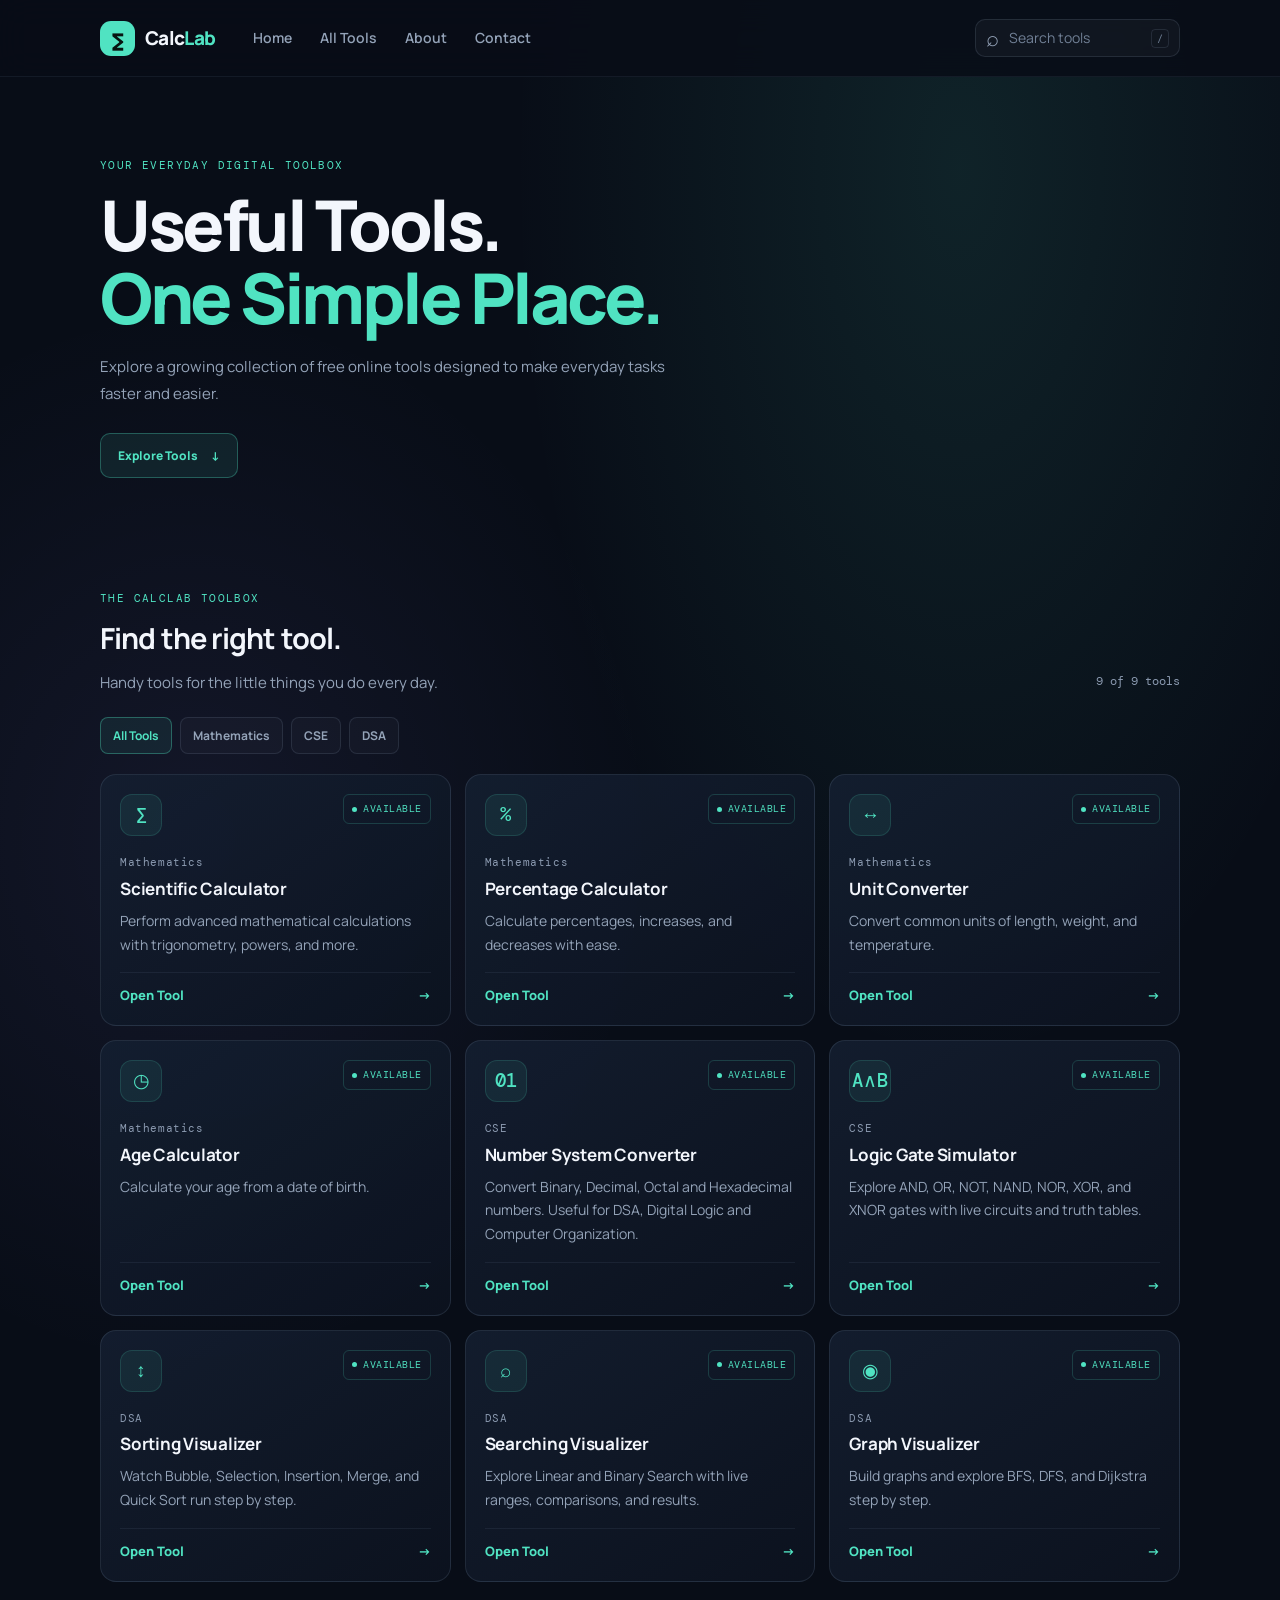
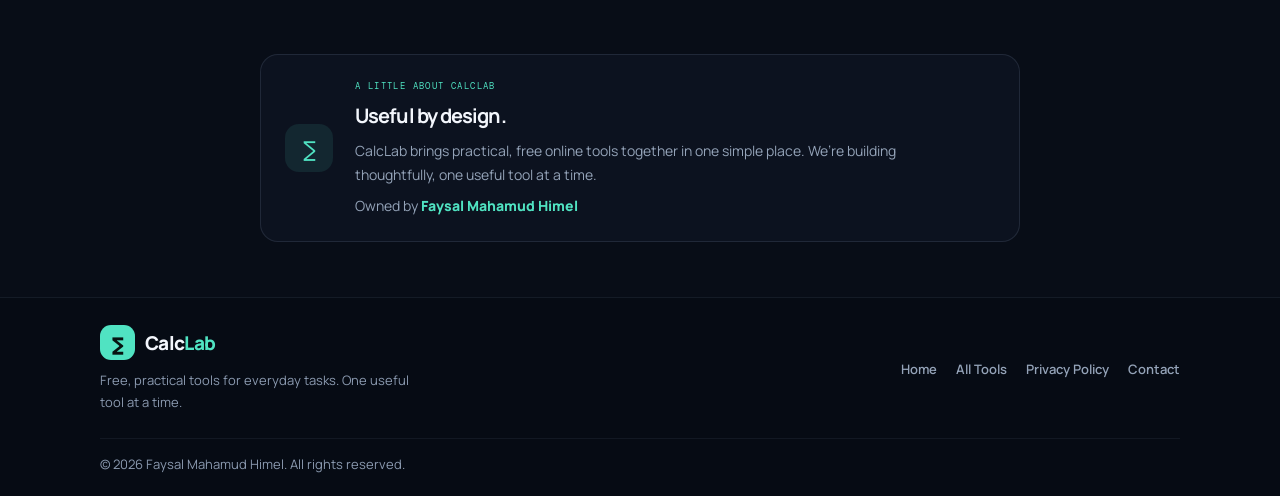
==== commit d277c26c: "Ui inhance" ====
--- a/index.html
+++ b/index.html
@@ -48,6 +48,7 @@
         <p class="eyebrow">A LITTLE ABOUT CALCLAB</p>
         <h2>Useful by design.</h2>
         <p>CalcLab brings practical, free online tools together in one simple place. We’re building thoughtfully, one useful tool at a time.</p>
+        <p class="about-owner">Owned by <a href="https://himel.is-a.dev/" target="_blank" rel="noopener noreferrer">Faysal Mahamud Himel</a></p>
       </div>
     </section>
   </main>
--- a/style.css
+++ b/style.css
@@ -90,7 +90,7 @@
 .primary-nav a, .footer-links a {
   color: var(--muted);
   text-decoration: none;
-  font-size: 12px;
+  font-size: 14px;
   font-weight: 600;
   transition: color .15s ease;
 }
@@ -115,7 +115,7 @@
   outline: 0;
   color: var(--text);
   background: transparent;
-  font-size: 13px;
+  font-size: 14px;
 }
 .nav-search input::placeholder { color: #718096; }
 .nav-search kbd {
@@ -157,7 +157,7 @@
   max-width: 570px;
   margin: 18px 0 0;
   color: var(--muted);
-  font-size: 14px;
+  font-size: 15px;
   line-height: 1.8;
 }
 .primary-link {
@@ -181,8 +181,8 @@
 .section-heading { display: flex; justify-content: space-between; align-items: end; gap: 20px; margin-bottom: 22px; }
 .section-heading .eyebrow { margin-bottom: 8px; }
 .section-heading h2, .about-section h2 { margin: 0; font-size: clamp(23px, 3vw, 29px); letter-spacing: -.9px; }
-.section-copy { margin: 8px 0 0; color: var(--muted); font-size: 14px; line-height: 1.7; }
-.tool-count { padding-bottom: 4px; color: #8b9ab0; font-family: 'DM Mono', monospace; font-size: 11px; }
+.section-copy { margin: 8px 0 0; color: var(--muted); font-size: 15px; line-height: 1.7; }
+.tool-count { padding-bottom: 4px; color: #8b9ab0; font-family: 'DM Mono', monospace; font-size: 12px; }
 .category-list { display: flex; flex-wrap: wrap; gap: 8px; margin-bottom: 20px; }
 .category-button {
   padding: 8px 12px;
@@ -234,14 +234,14 @@
   border-radius: 6px;
   color: #8290a4;
   font-family: 'DM Mono', monospace;
-  font-size: 9px;
+  font-size: 10px;
   letter-spacing: .5px;
 }
 .tool-status.is-available { display: inline-flex; align-items: center; gap: 6px; border-color: rgba(80, 227, 194, .19); color: var(--accent); }
 .tool-status .status-dot { width: 5px; height: 5px; box-shadow: none; }
-.tool-category { margin-bottom: 5px; color: #8b9ab0; font-family: 'DM Mono', monospace; font-size: 10px; letter-spacing: .6px; }
+.tool-category { margin-bottom: 5px; color: #8b9ab0; font-family: 'DM Mono', monospace; font-size: 11px; letter-spacing: .6px; }
 .tool-card h3 { margin: 0; font-size: 17px; line-height: 1.4; letter-spacing: -.25px; }
-.tool-card > p { margin: 8px 0 16px; color: var(--muted); font-size: 13px; line-height: 1.7; }
+.tool-card > p { margin: 8px 0 16px; color: var(--muted); font-size: 14px; line-height: 1.7; }
 .tool-action {
   display: flex;
   justify-content: space-between;
@@ -250,7 +250,7 @@
   padding-top: 12px;
   border-top: 1px solid rgba(170, 190, 220, .08);
   color: var(--accent);
-  font-size: 12px;
+  font-size: 13px;
   font-weight: 800;
 }
 .is-coming .tool-action { color: #8290a4; }
@@ -258,8 +258,8 @@
 .empty-state[hidden], .tool-grid[hidden] { display: none; }
 .empty-icon { color: var(--accent); font-size: 28px; }
 .empty-state h3 { margin: 8px 0; font-size: 16px; }
-.empty-state p { margin: 0; color: var(--muted); font-size: 12px; }
-.text-button { margin-top: 16px; padding: 7px 12px; border: 1px solid var(--line); border-radius: 8px; color: var(--accent); background: transparent; cursor: pointer; font-size: 11px; }
+.empty-state p { margin: 0; color: var(--muted); font-size: 13px; }
+.text-button { margin-top: 16px; padding: 7px 12px; border: 1px solid var(--line); border-radius: 8px; color: var(--accent); background: transparent; cursor: pointer; font-size: 12px; }
 .about-section {
   display: flex;
   align-items: center;
@@ -273,17 +273,20 @@
 }
 .about-mark { flex: 0 0 48px; height: 48px; display: grid; place-items: center; border-radius: 14px; background: rgba(80, 227, 194, .1); color: var(--accent); font-size: 28px; }
 .about-section .eyebrow { margin-bottom: 7px; font-size: 9px; }
-.about-section h2 { font-size: 18px; }
-.about-section p:not(.eyebrow) { max-width: 610px; margin: 7px 0 0; color: var(--muted); font-size: 12px; line-height: 1.7; }
+.about-section h2 { font-size: 20px; }
+.about-section p:not(.eyebrow) { max-width: 610px; margin: 7px 0 0; color: var(--muted); font-size: 14px; line-height: 1.7; }
+.about-section .about-owner { margin-top: 11px; color: #8997aa; font-size: 12px; }
+.about-section .about-owner a { color: var(--accent); font-weight: 800; text-decoration: none; }
+.about-section .about-owner a:hover { text-decoration: underline; text-underline-offset: 3px; }
 .site-footer { border-top: 1px solid rgba(170, 190, 220, .09); background: rgba(5, 9, 16, .36); }
 .footer-inner { width: min(1080px, calc(100% - 40px)); margin: 0 auto; padding: 27px 0 22px; display: grid; grid-template-columns: 1fr auto; gap: 20px; align-items: center; }
-.footer-about p { max-width: 310px; margin: 9px 0 0; color: #8b9ab0; font-size: 12px; line-height: 1.7; }
+.footer-about p { max-width: 310px; margin: 9px 0 0; color: #8b9ab0; font-size: 13px; line-height: 1.7; }
 .footer-links { display: flex; flex-wrap: wrap; justify-content: end; gap: 19px; }
-.footer-links a { font-size: 12px; }
-.copyright { grid-column: 1 / -1; margin: 4px 0 0; padding-top: 15px; border-top: 1px solid rgba(170, 190, 220, .07); color: #8b9ab0; font-size: 12px; }
+.footer-links a { font-size: 13px; }
+.copyright { grid-column: 1 / -1; margin: 4px 0 0; padding-top: 15px; border-top: 1px solid rgba(170, 190, 220, .07); color: #8b9ab0; font-size: 13px; }
 .footer-star { color: var(--accent); }
 .tool-page { padding-top: 31px; }
-.back-link, .inline-link { display: inline-flex; align-items: center; gap: 8px; color: var(--muted); text-decoration: none; font-size: 11px; font-weight: 700; }
+.back-link, .inline-link { display: inline-flex; align-items: center; gap: 8px; color: var(--muted); text-decoration: none; font-size: 12px; font-weight: 700; }
 .back-link:hover, .inline-link:hover { color: var(--accent); }
 .tool-intro { margin: 29px 0 27px; }
 .tool-intro h1 { font-size: clamp(35px, 5vw, 50px); letter-spacing: -2.5px; }
@@ -316,7 +319,7 @@
 .logic-page .tool-intro h1 span, .logic-page .back-link:hover, .logic-page .inline-link:hover { color: var(--logic-accent); }
 .logic-simulator { max-width: 920px; margin: 0 auto; padding: 22px; border: 1px solid var(--line); border-radius: 22px; background: linear-gradient(145deg, rgba(20, 31, 49, .97), rgba(12, 19, 32, .97)); box-shadow: 0 24px 80px rgba(0, 0, 0, .22); }
 .logic-toolbar { display: flex; align-items: center; gap: 12px; padding-bottom: 18px; border-bottom: 1px solid var(--line); }
-.logic-select-label, .logic-output-label { color: #9aabc0; font: 10px 'DM Mono', monospace; letter-spacing: 1px; }
+.logic-select-label, .logic-output-label { color: #9aabc0; font: 11px 'DM Mono', monospace; letter-spacing: 1px; }
 .logic-select { min-width: 150px; min-height: 40px; padding: 7px 34px 7px 12px; border: 1px solid rgba(51, 216, 119, .28); border-radius: 9px; color: var(--text); background: rgba(51, 216, 119, .07); font-weight: 800; }
 .logic-select option { color: var(--text); background: var(--panel); }
 .logic-reset { min-height: 38px; margin-left: auto; padding: 0 13px; border: 1px solid var(--line); border-radius: 9px; color: var(--muted); background: rgba(255, 255, 255, .035); cursor: pointer; font-size: 12px; font-weight: 700; }
@@ -326,7 +329,7 @@
 .logic-panel-heading { display: flex; align-items: center; gap: 11px; margin-bottom: 19px; }
 .logic-step { width: 31px; height: 31px; display: grid; place-items: center; border: 1px solid rgba(51, 216, 119, .24); border-radius: 9px; color: var(--logic-accent); background: rgba(51, 216, 119, .07); font: 11px 'DM Mono', monospace; }
 .logic-panel-heading h2 { margin: 0; font-size: 16px; line-height: 1.35; }
-.logic-panel-heading p { margin: 2px 0 0; color: var(--muted); font-size: 11px; }
+.logic-panel-heading p { margin: 2px 0 0; color: var(--muted); font-size: 12px; }
 .logic-switch-row { min-height: 58px; display: flex; align-items: center; gap: 13px; border-top: 1px solid rgba(170, 190, 220, .08); }
 .logic-switch-row[hidden] { display: none; }
 .logic-input-name { width: 20px; color: var(--text); font: 700 15px 'DM Mono', monospace; }
@@ -335,7 +338,7 @@
 .logic-switch[aria-pressed="true"] { border-color: var(--logic-accent); background: rgba(51, 216, 119, .25); }
 .logic-switch[aria-pressed="true"] span { transform: translateX(24px); background: var(--logic-accent); box-shadow: 0 0 12px rgba(51, 216, 119, .45); }
 .logic-bit { min-width: 25px; margin-left: auto; color: #aab6c6; text-align: right; font: 700 16px 'DM Mono', monospace; }
-.logic-input-note { margin: 13px 0 0; color: #8997aa; font-size: 11px; }
+.logic-input-note { margin: 13px 0 0; color: #8997aa; font-size: 12px; }
 .logic-input-note span { padding: 0 5px; color: var(--logic-accent); }
 .logic-circuit-panel { display: flex; flex-direction: column; }
 .circuit-scroll { width: 100%; overflow-x: auto; overscroll-behavior-x: contain; }
@@ -377,20 +380,20 @@
 .dsa-tool, .algorithm-info { max-width: 920px; margin: 0 auto; padding: 22px; border: 1px solid var(--line); border-radius: 20px; background: linear-gradient(145deg, rgba(20, 31, 49, .97), rgba(12, 19, 32, .97)); box-shadow: 0 24px 80px rgba(0, 0, 0, .2); }
 .dsa-controls { display: grid; grid-template-columns: repeat(5, minmax(0, 1fr)); align-items: end; gap: 12px; }
 .search-controls { grid-template-columns: repeat(6, minmax(0, 1fr)); }
-.dsa-field { min-width: 0; display: grid; gap: 6px; color: #c0cad9; font-size: 12px; font-weight: 700; }
+.dsa-field { min-width: 0; display: grid; gap: 6px; color: #c0cad9; font-size: 13px; font-weight: 700; }
 .dsa-field input, .dsa-field select { width: 100%; min-width: 0; height: 42px; padding: 8px 10px; border: 1px solid var(--line); border-radius: 9px; color: var(--text); background: rgba(3, 8, 16, .55); font-size: 14px; }
 .dsa-field select option { color: var(--text); background: var(--panel); }
-.dsa-button { min-height: 40px; padding: 8px 12px; border: 1px solid var(--line); border-radius: 9px; color: #d5deea; background: rgba(255, 255, 255, .045); cursor: pointer; font-size: 12px; font-weight: 700; transition: border-color .15s ease, color .15s ease, background .15s ease; }
+.dsa-button { min-height: 40px; padding: 8px 12px; border: 1px solid var(--line); border-radius: 9px; color: #d5deea; background: rgba(255, 255, 255, .045); cursor: pointer; font-size: 13px; font-weight: 700; transition: border-color .15s ease, color .15s ease, background .15s ease; }
 .dsa-button:hover:not(:disabled) { border-color: rgba(51, 216, 119, .4); color: var(--dsa-accent); }
 .dsa-button:disabled { opacity: .45; cursor: not-allowed; }
 .dsa-button-primary { border-color: rgba(51, 216, 119, .28); color: #071411; background: var(--dsa-accent); }
 .dsa-button-primary:hover:not(:disabled) { color: #071411; background: #5ee894; }
 .custom-array-form { display: grid; grid-template-columns: minmax(0, 1fr) auto; align-items: end; gap: 12px; margin-top: 13px; }
-.dsa-feedback { min-height: 21px; margin: 8px 0 3px; color: #aab6c6; font-size: 12px; }
+.dsa-feedback { min-height: 21px; margin: 8px 0 3px; color: #aab6c6; font-size: 13px; }
 .dsa-feedback.is-error { color: #ffb5a9; }
 .array-visualization { padding: 17px 16px 12px; border: 1px solid rgba(170, 190, 220, .11); border-radius: 15px; background: rgba(3, 8, 16, .38); }
 .visualization-heading { display: flex; justify-content: space-between; align-items: center; gap: 10px; }
-.visualization-heading p { margin: 3px 0 0; color: var(--muted); font-size: 12px; }
+.visualization-heading p { margin: 3px 0 0; color: var(--muted); font-size: 13px; }
 .dsa-kicker { color: var(--dsa-accent); font: 10px 'DM Mono', monospace; letter-spacing: 1px; }
 .visualization-status { display: flex; align-items: center; gap: 8px; }
 .held-key, .run-status { padding: 5px 9px; border: 1px solid rgba(170, 190, 220, .13); border-radius: 20px; color: #b5c1d0; background: rgba(255, 255, 255, .035); font: 10px 'DM Mono', monospace; }
@@ -407,7 +410,7 @@
 .array-bar.is-eliminated { border-color: rgba(118, 132, 151, .2); background: rgba(83, 96, 115, .18); filter: saturate(.35); }
 .array-bar.is-found { border-color: #74a9ff; background: linear-gradient(180deg, #8cbbff, #4b78d0); box-shadow: 0 0 15px rgba(95, 153, 255, .35); }
 .bar-index { color: #718096; font: 9px 'DM Mono', monospace; }
-.array-legend { display: flex; flex-wrap: wrap; gap: 9px 16px; padding-top: 14px; color: #9aa8bb; font-size: 10px; }
+.array-legend { display: flex; flex-wrap: wrap; gap: 9px 16px; padding-top: 14px; color: #9aa8bb; font-size: 11px; }
 .array-legend > span { display: inline-flex; align-items: center; gap: 6px; }
 .legend-swatch { width: 9px; height: 9px; border-radius: 3px; background: #38b89c; }
 .swatch-compare { background: #e8af4c; }
@@ -423,9 +426,9 @@
 .speed-control output { width: 35px; color: var(--text); text-align: right; font: 10px 'DM Mono', monospace; }
 .stats-grid { display: grid; grid-template-columns: repeat(4, minmax(0, 1fr)); gap: 10px; margin-top: 15px; }
 .stat-card { min-width: 0; padding: 12px 14px; border: 1px solid rgba(170, 190, 220, .1); border-radius: 11px; background: rgba(255, 255, 255, .025); }
-.stat-card span { display: block; color: #9ba9bc; font-size: 10px; }
+.stat-card span { display: block; color: #9ba9bc; font-size: 11px; }
 .stat-card strong { display: block; margin-top: 4px; color: var(--text); font: 700 16px 'DM Mono', monospace; overflow-wrap: anywhere; }
-.counting-note, .benchmark-note { margin: 10px 2px 0; color: #9ba9bc; font-size: 11px; line-height: 1.65; }
+.counting-note, .benchmark-note { margin: 10px 2px 0; color: #9ba9bc; font-size: 12px; line-height: 1.65; }
 .benchmark-note { color: #7f8da2; }
 .algorithm-info { margin-top: 22px; }
 .algorithm-info-heading .eyebrow { margin-bottom: 6px; }
@@ -501,22 +504,23 @@
   }
   .primary-nav.is-open { display: flex; flex-direction: column; }
   .primary-nav a { padding: 12px 4px; }
-  .nav-search { width: 100%; max-width: 165px; height: 36px; margin-left: 0; }
+  .nav-search { width: 100%; max-width: 165px; height: 40px; margin-left: 0; }
+  .nav-search input { font-size: 16px; }
   .nav-search kbd { display: none; }
   .hero { padding: 58px 0 53px; }
   h1 { font-size: clamp(39px, 10vw, 51px); letter-spacing: -2.4px; }
-  .intro-copy { font-size: 13px; }
+  .intro-copy { font-size: 14px; }
   .tools-section { padding-bottom: 53px; }
   .section-heading { align-items: flex-end; }
   .tool-grid { gap: 9px; }
   .tool-card { min-height: 220px; padding: 14px; border-radius: 13px; }
   .tool-card-top { gap: 6px; margin-bottom: 14px; }
   .tool-icon { width: 37px; height: 37px; }
-  .tool-status { padding: 5px 6px; font-size: 8px; }
-  .tool-card h3 { font-size: 15px; line-height: 1.45; }
-  .tool-card > p { font-size: 12px; }
+  .tool-status { padding: 5px 6px; font-size: 9px; }
+  .tool-card h3 { font-size: 16px; line-height: 1.45; }
+  .tool-card > p { font-size: 13px; }
   .category-list { gap: 6px; }
-  .category-button { padding: 7px 9px; font-size: 10px; }
+  .category-button { padding: 7px 9px; font-size: 11px; }
   .about-section { align-items: flex-start; gap: 13px; margin-bottom: 40px; padding: 17px; }
   .about-mark { flex-basis: 38px; height: 38px; font-size: 23px; }
   .footer-inner { grid-template-columns: 1fr; gap: 17px; }
@@ -557,6 +561,13 @@
   .key { min-height: 47px; border-radius: 10px; font-size: 13px; }
   .screen { padding: 15px; }
   .related-links { grid-template-columns: 1fr; }
+  .back-link { min-height: 40px; }
+  .tool-submit, .dsa-button, .graph-button, .logic-reset, .result-clear, .text-button, .category-button, .mode-button { min-height: 42px; }
+  .dsa-field input, .dsa-field select, .graph-field input, .graph-field select { min-height: 44px; font-size: 16px; }
+  .graph-toolbar-actions .graph-button { min-height: 42px; }
+  .graph-canvas-heading { flex-wrap: wrap; }
+  .graph-canvas-heading p { max-width: none; }
+  .privacy-copy { padding-bottom: 38px; font-size: 13px; }
 }
 @media (max-width: 360px) {
   .nav-wrap { flex-wrap: wrap; padding: 10px 0; }
@@ -568,3 +579,216 @@
 @media (prefers-reduced-motion: reduce) {
   *, *::before, *::after { scroll-behavior: auto !important; transition-duration: .01ms !important; }
 }
+
+/* Graph Visualizer */
+.graph-page { --graph-accent: #33d877; }
+.graph-app { display: grid; gap: 18px; }
+.graph-builder-toolbar, .graph-mode-group, .graph-toolbar-actions, .graph-playback-buttons, .graph-speed, .graph-legend { display: flex; align-items: center; flex-wrap: wrap; gap: 9px; }
+.graph-builder-toolbar { justify-content: space-between; padding: 13px; border: 1px solid var(--line); border-radius: 15px; background: var(--surface, #101827); }
+.graph-mode-group { padding: 4px; border: 1px solid var(--line); border-radius: 11px; }
+.graph-mode, .graph-button { min-height: 37px; padding: 8px 12px; border: 1px solid var(--line); border-radius: 9px; background: #111b2b; color: var(--text, #edf3f8); font: inherit; font-size: 13px; font-weight: 650; cursor: pointer; transition: border-color .18s, background .18s, color .18s; }
+.graph-mode:hover, .graph-button:hover:not(:disabled) { border-color: rgba(51,216,119,.55); }
+.graph-mode.is-active, .graph-button-primary { border-color: var(--graph-accent); background: var(--graph-accent); color: #06130b; }
+.graph-button-danger { color: #ff9292; }
+.graph-button:disabled, .graph-mode:disabled { opacity: .45; cursor: not-allowed; }
+.graph-check { display: inline-flex; align-items: center; gap: 6px; color: var(--muted, #9ba9bb); font-size: 12px; cursor: pointer; }
+.graph-check input { accent-color: var(--graph-accent); }
+.graph-layout { display: grid; grid-template-columns: minmax(0, 1.7fr) minmax(290px, .8fr); gap: 16px; align-items: start; }
+.graph-canvas-panel, .graph-side-card, .graph-live-card, .graph-education { min-width: 0; border: 1px solid var(--line); border-radius: 16px; background: var(--surface, #101827); }
+.graph-canvas-panel { overflow: hidden; }
+.graph-canvas-heading, .graph-card-heading { display: flex; align-items: center; gap: 10px; }
+.graph-canvas-heading { justify-content: space-between; padding: 14px 16px; border-bottom: 1px solid var(--line); }
+.graph-canvas-heading p { margin: 4px 0 0; color: var(--muted, #9ba9bb); font-size: 12px; }
+.graph-kicker { color: var(--graph-accent); font-size: 9px; font-weight: 800; letter-spacing: .13em; }
+.graph-count { flex: none; color: var(--muted, #9ba9bb); font-size: 11px; }
+.graph-canvas-wrap { position: relative; min-height: 340px; overflow: hidden; background-image: radial-gradient(rgba(150,170,190,.16) 1px, transparent 1px); background-size: 22px 22px; }
+.graph-canvas { display: block; width: 100%; height: auto; min-height: 340px; touch-action: none; }
+.graph-empty-hint { position: absolute; inset: 0; display: grid; place-items: center; padding: 25px; color: var(--muted, #9ba9bb); font-size: 13px; text-align: center; pointer-events: none; }
+.graph-empty-hint[hidden] { display: none; }
+.graph-edge { fill: none; stroke: #62738a; stroke-width: 3; cursor: pointer; pointer-events: stroke; }
+.graph-edge.is-traversed, .graph-edge.is-active { stroke: #42b9ff; stroke-width: 4; }
+.graph-edge.is-shortest { stroke: var(--graph-accent); stroke-width: 5; }
+.graph-edge.is-selected { stroke: #ffbd55; stroke-width: 5; }
+#graphArrow path { fill: #62738a; }
+.graph-edge-weight rect { fill: #172338; stroke: #42536a; }
+.graph-edge-weight text { fill: #f0f5fa; font: 700 12px system-ui, sans-serif; text-anchor: middle; }
+.graph-node { cursor: grab; outline: none; }
+.graph-node:active { cursor: grabbing; }
+.graph-node circle { fill: #172338; stroke: #667b96; stroke-width: 3; transition: fill .18s, stroke .18s; }
+.graph-node-label { fill: #f3f7fb; font: 700 15px system-ui, sans-serif; text-anchor: middle; pointer-events: none; }
+.graph-node.is-visited circle { fill: #123d35; stroke: #33d877; }
+.graph-node.is-active circle { fill: #183c59; stroke: #42b9ff; stroke-width: 5; }
+.graph-node.is-shortest circle { fill: #16472c; stroke: #33d877; stroke-width: 5; }
+.graph-node.is-selected circle, .graph-node.is-connect-selected circle { stroke: #ffbd55; stroke-width: 5; }
+.graph-legend { gap: 8px 15px; padding: 11px 15px; border-top: 1px solid var(--line); color: var(--muted, #9ba9bb); font-size: 10px; }
+.graph-legend span { display: inline-flex; align-items: center; gap: 6px; }
+.graph-legend-dot { width: 9px; height: 9px; border: 2px solid #667b96; border-radius: 50%; }
+.graph-legend-dot.node-active { border-color: #42b9ff; background: #183c59; }
+.graph-legend-dot.node-visited { border-color: #33d877; background: #123d35; }
+.graph-legend-line { width: 17px; border-top: 3px solid #33d877; }
+.graph-side-panel { display: grid; gap: 14px; }
+.graph-side-card, .graph-live-card { padding: 15px; }
+.graph-card-heading { margin-bottom: 14px; }
+.graph-card-heading h2 { margin: 0; font-size: 16px; letter-spacing: -.2px; }
+.graph-step { display: grid; width: 27px; height: 27px; flex: none; place-items: center; border: 1px solid rgba(51,216,119,.28); border-radius: 8px; color: var(--graph-accent); font-size: 9px; font-weight: 800; }
+.graph-form-row { display: grid; grid-template-columns: minmax(0,1fr) auto; align-items: end; gap: 8px; margin-bottom: 10px; }
+.graph-edge-form { display: grid; grid-template-columns: minmax(95px,.65fr) minmax(0,1fr); gap: 8px; align-items: end; padding: 10px 0; border-top: 1px solid var(--line); }
+.graph-form-caption { grid-column: 1/-1; margin: 0; color: var(--muted, #9ba9bb); font-size: 10px; }
+.graph-field { display: grid; gap: 6px; min-width: 0; margin: 0 0 10px; color: var(--muted, #9ba9bb); font-size: 12px; }
+.graph-field input, .graph-field select { width: 100%; min-width: 0; height: 38px; padding: 0 10px; border: 1px solid var(--line); border-radius: 9px; background: #0b1320; color: var(--text, #edf3f8); font: inherit; font-size: 12px; }
+.graph-field input:focus, .graph-field select:focus { border-color: var(--graph-accent); outline: 2px solid rgba(51,216,119,.14); }
+.sample-field { margin-top: 3px; }
+.graph-sample-load { width: 100%; }
+.graph-feedback, .graph-run-status { min-height: 34px; margin: 10px 0 0; padding: 9px 10px; border-radius: 9px; background: #0b1320; color: var(--muted, #9ba9bb); font-size: 11px; line-height: 1.5; }
+.graph-feedback.is-error, .graph-path-result.is-error { color: #ff9292; }
+.graph-terminal-fields { display: grid; grid-template-columns: repeat(2,minmax(0,1fr)); gap: 8px; }
+.graph-terminal-fields[hidden] { display: none; }
+.graph-playback-buttons { display: grid; grid-template-columns: repeat(4,minmax(0,1fr)); gap: 6px; }
+.graph-playback-buttons .graph-button { padding: 7px 5px; font-size: 10px; }
+.graph-speed { display: grid; grid-template-columns: auto minmax(0,1fr) auto; margin-top: 12px; color: var(--muted, #9ba9bb); font-size: 11px; }
+.graph-speed input { width: 100%; accent-color: var(--graph-accent); }
+.graph-speed output { min-width: 35px; text-align: right; }
+.graph-elapsed { margin: 6px 0 0; color: var(--muted, #9ba9bb); font-size: 10px; text-align: right; }
+.graph-elapsed span { color: var(--text, #edf3f8); font-variant-numeric: tabular-nums; }
+.graph-live-panels { display: grid; grid-template-columns: repeat(2,minmax(0,1fr)); gap: 14px; align-items: start; }
+.graph-live-card[hidden] { display: none; }
+.graph-chip-list { display: flex; align-items: center; flex-wrap: wrap; gap: 7px; min-height: 30px; }
+.graph-chip, .graph-order-item { display: inline-flex; align-items: center; gap: 6px; padding: 6px 9px; border: 1px solid var(--line); border-radius: 8px; background: #0b1320; color: var(--text, #edf3f8); font-size: 11px; }
+.graph-order-item i { color: var(--graph-accent); font-size: 9px; font-style: normal; }
+.graph-muted { color: var(--muted, #9ba9bb); font-size: 11px; }
+.graph-distance-card { grid-column: 1/-1; }
+.graph-distance-wrap { overflow-x: auto; }
+.graph-distance-table { width: 100%; border-collapse: collapse; font-size: 11px; text-align: left; }
+.graph-distance-table th, .graph-distance-table td { padding: 9px 10px; border-bottom: 1px solid var(--line); white-space: nowrap; }
+.graph-distance-table thead { color: var(--muted, #9ba9bb); font-size: 10px; }
+.graph-distance-table tbody th { color: var(--text, #edf3f8); font-weight: 650; }
+.graph-distance-table tr.is-current { background: rgba(66,185,255,.1); }
+.graph-path-result { margin: 10px 0 0; color: var(--graph-accent); font-size: 12px; font-weight: 650; }
+.graph-path-arrow { color: var(--graph-accent); font-size: 12px; }
+.graph-education { display: grid; grid-template-columns: minmax(0,1.2fr) minmax(180px,.8fr); gap: 14px; padding: 17px; }
+.graph-education .eyebrow { margin: 0 0 7px; }
+.graph-education h2 { margin: 0 0 7px; font-size: 19px; }
+.graph-education > div:first-child > p:last-child { margin: 0; color: var(--muted, #9ba9bb); font-size: 12px; line-height: 1.7; }
+.graph-complexities { display: grid; grid-template-columns: repeat(3,minmax(0,1fr)); gap: 7px; align-content: center; }
+.graph-complexity { display: grid; gap: 5px; padding: 9px; border: 1px solid var(--line); border-radius: 9px; }
+.graph-complexity span { color: var(--muted, #9ba9bb); font-size: 9px; }
+.graph-complexity strong { color: var(--graph-accent); font-size: 11px; }
+.graph-code-details { grid-column: 1/-1; border-top: 1px solid var(--line); padding-top: 11px; }
+.graph-code-details summary { color: var(--text, #edf3f8); font-size: 11px; cursor: pointer; }
+.graph-code-details pre { max-height: 320px; overflow: auto; margin: 10px 0 0; padding: 13px; border: 1px solid var(--line); border-radius: 10px; background: #080e18; color: #c5d2e0; font-size: 11px; line-height: 1.65; }
+@media (max-width: 900px) {
+  .graph-layout { grid-template-columns: minmax(0,1fr); }
+  .graph-side-panel { grid-template-columns: repeat(2,minmax(0,1fr)); }
+}
+@media (max-width: 600px) {
+  .graph-app { gap: 12px; }
+  .graph-builder-toolbar { align-items: stretch; padding: 10px; }
+  .graph-mode-group { display: grid; grid-template-columns: repeat(3,minmax(0,1fr)); width: 100%; }
+  .graph-mode { padding: 7px 4px; font-size: 11px; }
+  .graph-toolbar-actions { justify-content: space-between; gap: 7px; }
+  .graph-toolbar-actions .graph-button { min-height: 38px; padding: 7px 8px; font-size: 11px; }
+  .graph-canvas-heading { align-items: flex-start; gap: 5px; padding: 12px; }
+  .graph-canvas-heading p { max-width: 235px; font-size: 12px; }
+  .graph-count { font-size: 10px; }
+  .graph-canvas-wrap, .graph-canvas { min-height: 260px; }
+  .graph-legend { gap: 8px 11px; padding: 10px; font-size: 10px; }
+  .graph-side-panel { grid-template-columns: minmax(0,1fr); }
+  .graph-live-panels { grid-template-columns: minmax(0,1fr); gap: 10px; }
+  .graph-distance-card { grid-column: auto; }
+  .graph-education { grid-template-columns: minmax(0,1fr); padding: 14px; }
+  .graph-complexities { grid-template-columns: repeat(3,minmax(0,1fr)); }
+  .graph-code-details { grid-column: auto; }
+}
+
+/* Homepage contact section */
+.contact-section {
+  position: relative;
+  isolation: isolate;
+  display: grid;
+  grid-template-columns: minmax(0, .9fr) minmax(0, 1.1fr);
+  gap: clamp(25px, 5vw, 64px);
+  align-items: center;
+  margin: 0 auto 70px;
+  padding: clamp(22px, 4vw, 42px);
+  overflow: hidden;
+  border: 1px solid rgba(170, 190, 220, .15);
+  border-radius: 22px;
+  background: linear-gradient(135deg, rgba(16, 24, 39, .96), rgba(11, 19, 32, .94));
+  box-shadow: 0 24px 80px rgba(0,0,0,.2), inset 0 1px rgba(255,255,255,.025);
+}
+.contact-section::before { position: absolute; z-index: -1; top: -150px; left: -120px; width: 360px; height: 360px; border-radius: 50%; background: rgba(51, 216, 119, .09); filter: blur(80px); content: ''; pointer-events: none; }
+.contact-intro { max-width: 430px; }
+.contact-intro .eyebrow { color: #33d877; }
+.contact-intro h2 { margin: 0; font-size: clamp(30px, 4vw, 43px); line-height: 1.12; letter-spacing: -1.9px; }
+.contact-intro h2 span { color: #33d877; }
+.contact-intro > p:not(.eyebrow) { max-width: 400px; margin: 15px 0 23px; color: var(--muted); font-size: 13px; line-height: 1.85; }
+.contact-methods { display: grid; gap: 9px; }
+.contact-method-card { display: flex; min-width: 0; align-items: center; gap: 11px; padding: 11px 12px; border: 1px solid rgba(170,190,220,.11); border-radius: 12px; background: rgba(255,255,255,.025); text-decoration: none; transition: border-color .18s ease, background .18s ease, transform .18s ease; }
+.contact-method-card:hover { transform: translateY(-2px); border-color: rgba(51,216,119,.35); background: rgba(51,216,119,.045); }
+.contact-method-icon, .contact-form-icon { display: grid; width: 38px; height: 38px; flex: none; place-items: center; border: 1px solid rgba(51,216,119,.2); border-radius: 11px; background: rgba(51,216,119,.08); color: #33d877; font-size: 17px; }
+.contact-method-copy { display: grid; min-width: 0; gap: 2px; }
+.contact-method-copy strong { font-size: 13px; }
+.contact-method-copy small { overflow: hidden; color: var(--muted); font-size: 12px; text-overflow: ellipsis; white-space: nowrap; }
+.contact-method-arrow { margin-left: auto; color: #33d877; font-size: 13px; }
+.contact-config-note { margin: 2px 0 0; color: #728197; font-size: 10px; line-height: 1.6; }
+.contact-form { position: relative; padding: clamp(17px, 3vw, 27px); border: 1px solid rgba(170,190,220,.13); border-radius: 17px; background: rgba(7, 13, 23, .66); box-shadow: 0 14px 45px rgba(0,0,0,.15); }
+.contact-form-heading { display: flex; align-items: center; gap: 11px; margin-bottom: 20px; }
+.contact-form-heading h3 { margin: 0; font-size: 16px; letter-spacing: -.3px; }
+.contact-form-heading p { margin: 3px 0 0; color: var(--muted); font-size: 12px; }
+.contact-form-icon { width: 40px; height: 40px; font-size: 18px; }
+.contact-fields { display: grid; grid-template-columns: repeat(2,minmax(0,1fr)); gap: 13px 12px; }
+.contact-field { display: grid; min-width: 0; gap: 6px; color: #c6d0df; font-size: 12px; font-weight: 700; }
+.contact-field-wide { grid-column: 1/-1; }
+.contact-field input, .contact-field textarea { width: 100%; min-width: 0; padding: 10px 11px; border: 1px solid rgba(170,190,220,.14); border-radius: 9px; outline: none; background: rgba(255,255,255,.035); color: var(--text); font: 500 12px 'Manrope',system-ui,sans-serif; transition: border-color .17s ease, box-shadow .17s ease, background .17s ease; }
+.contact-field input { height: 41px; }
+.contact-field textarea { min-height: 112px; resize: vertical; line-height: 1.6; }
+.contact-field input::placeholder, .contact-field textarea::placeholder { color: #69788d; font-weight: 400; }
+.contact-field input:focus, .contact-field textarea:focus { border-color: rgba(51,216,119,.65); background: rgba(51,216,119,.025); box-shadow: 0 0 0 3px rgba(51,216,119,.08); }
+.contact-field [aria-invalid="true"] { border-color: #ff7777; }
+.contact-field-error { min-height: 0; color: #ff9292; font-size: 11px; font-weight: 500; }
+.contact-field-error:empty { display: none; }
+.contact-submit-row { display: flex; align-items: center; flex-wrap: wrap; gap: 12px; margin-top: 15px; }
+.contact-submit { display: inline-flex; min-height: 43px; align-items: center; justify-content: center; gap: 17px; padding: 0 15px; border: 1px solid #33d877; border-radius: 9px; background: #33d877; color: #06130b; font-size: 12px; font-weight: 800; cursor: pointer; transition: transform .16s ease, box-shadow .16s ease, opacity .16s ease; }
+.contact-submit:hover:not(:disabled) { transform: translateY(-2px); box-shadow: 0 7px 24px rgba(51,216,119,.2); }
+.contact-submit:disabled { opacity: .65; cursor: wait; }
+.contact-privacy-note { color: #8997aa; font-size: 11px; }
+.contact-status { min-height: 0; margin: 0; font-size: 12px; line-height: 1.6; }
+.contact-status:not(:empty) { margin-top: 12px; }
+.contact-status.is-pending { color: #a9bbd0; }
+.contact-status.is-success { color: #57e692; }
+.contact-status.is-error { color: #ff9292; }
+.contact-honeypot { position: absolute; left: -10000px; width: 1px; height: 1px; overflow: hidden; }
+.contact-back-link { margin-top: 24px; }
+@media (max-width: 760px) {
+  .contact-section { grid-template-columns: minmax(0,1fr); gap: 25px; }
+  .contact-intro { max-width: none; }
+  .contact-intro > p:not(.eyebrow) { max-width: 560px; }
+  .contact-methods { grid-template-columns: repeat(2,minmax(0,1fr)); }
+}
+@media (max-width: 560px) {
+  .contact-back-link { min-height: 40px; margin-top: 14px; padding: 0 11px; border: 1px solid var(--line); border-radius: 10px; background: rgba(255,255,255,.025); }
+  .contact-page .tool-intro { margin: 17px 0 18px; }
+  .contact-section { gap: 18px; margin-bottom: 32px; padding: 15px; border-radius: 16px; }
+  .contact-intro h2 { max-width: 380px; font-size: clamp(27px, 8vw, 31px); letter-spacing: -1.3px; }
+  .contact-intro > p:not(.eyebrow) { margin: 10px 0 15px; font-size: 13px; }
+  .contact-methods { grid-template-columns: minmax(0,1fr); gap: 8px; }
+  .contact-method-card { min-height: 60px; padding: 10px; }
+  .contact-form { padding: 15px; border-radius: 14px; }
+  .contact-form-heading { margin-bottom: 16px; }
+  .contact-fields { grid-template-columns: minmax(0,1fr); gap: 12px; }
+  .contact-field-wide { grid-column: auto; }
+  .contact-field input, .contact-field textarea { padding: 11px 12px; font-size: 16px; }
+  .contact-field input { height: 46px; }
+  .contact-field textarea { min-height: 120px; }
+  .contact-submit-row { align-items: stretch; flex-direction: column; gap: 9px; }
+  .contact-submit { min-height: 47px; justify-content: space-between; }
+  .contact-privacy-note { font-size: 11px; }
+}
+@media (prefers-reduced-motion: reduce) {
+  .contact-method-card, .contact-submit { transition: none; }
+}
+@media (max-width: 760px) {
+  .contact-field input, .contact-field textarea { font-size: 16px; line-height: 1.5; }
+  .contact-field input { min-height: 46px; }
+  .contact-field textarea { min-height: 130px; }
+}
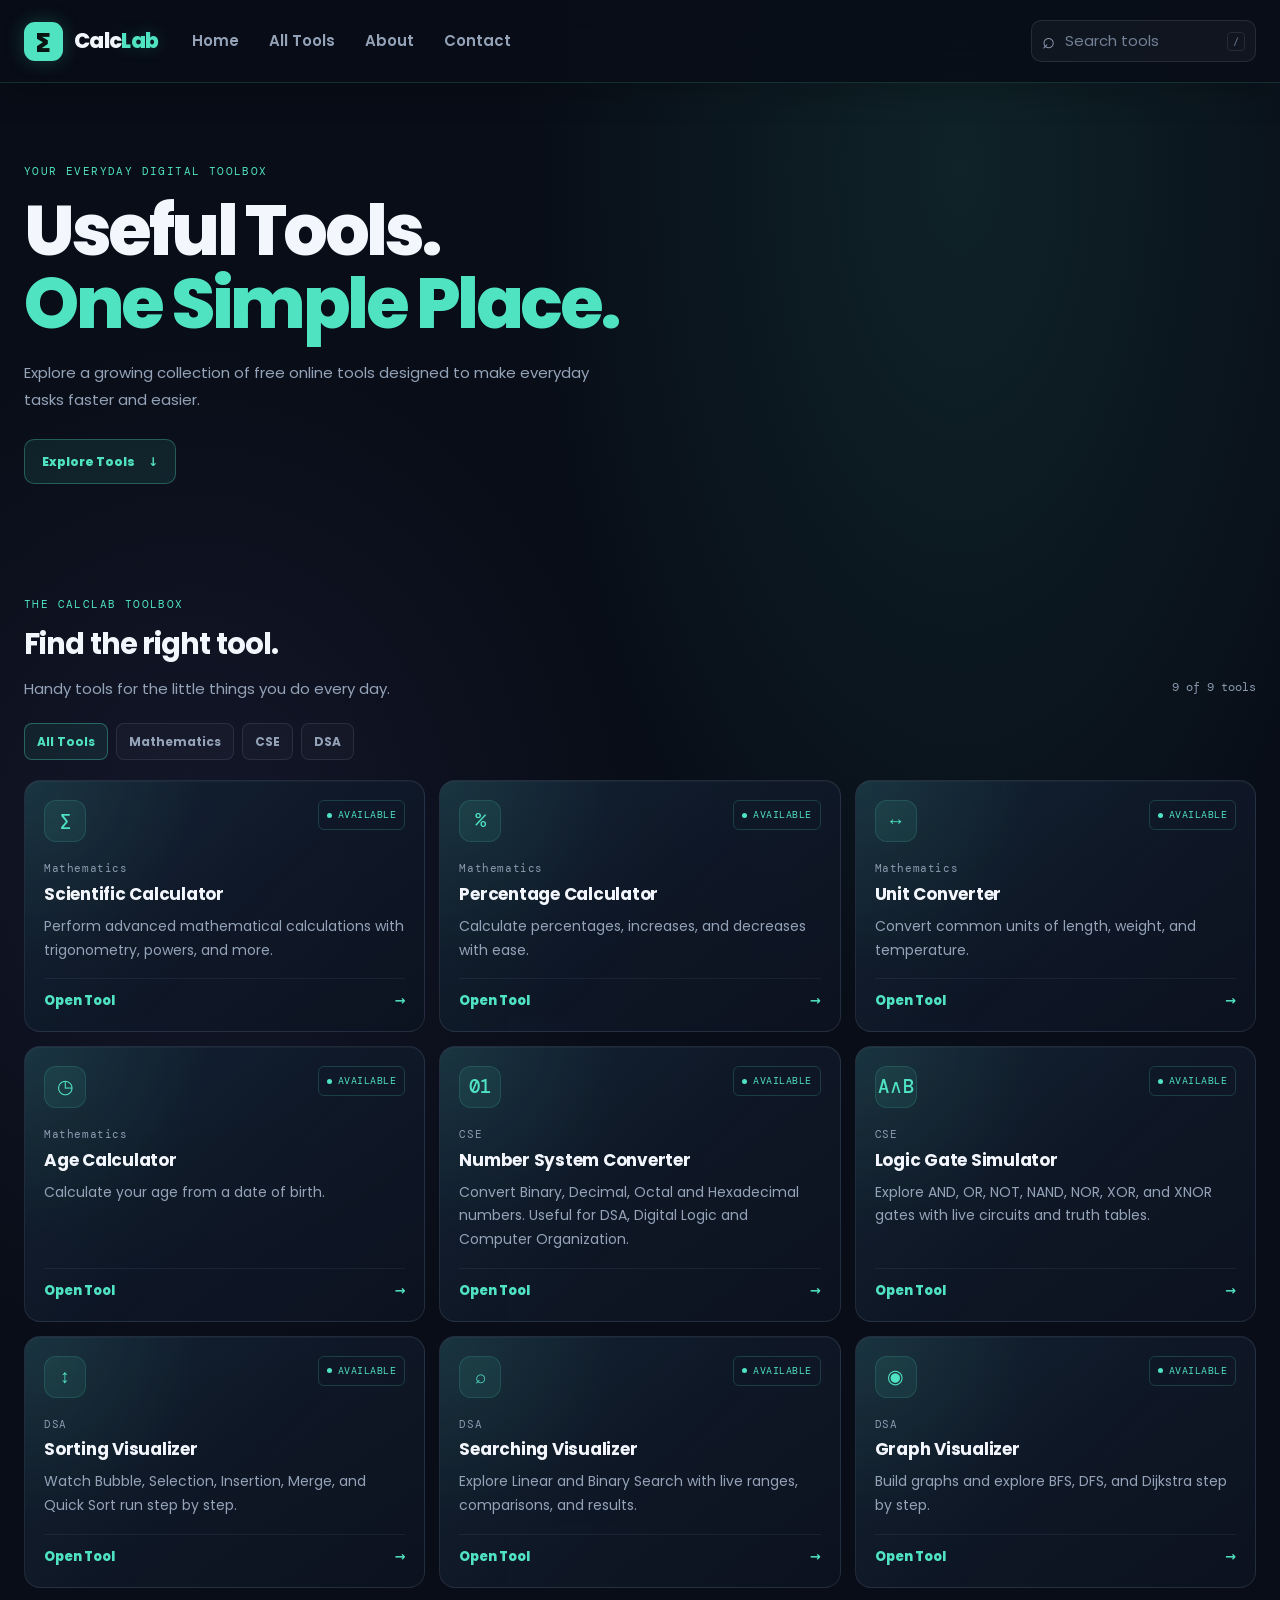
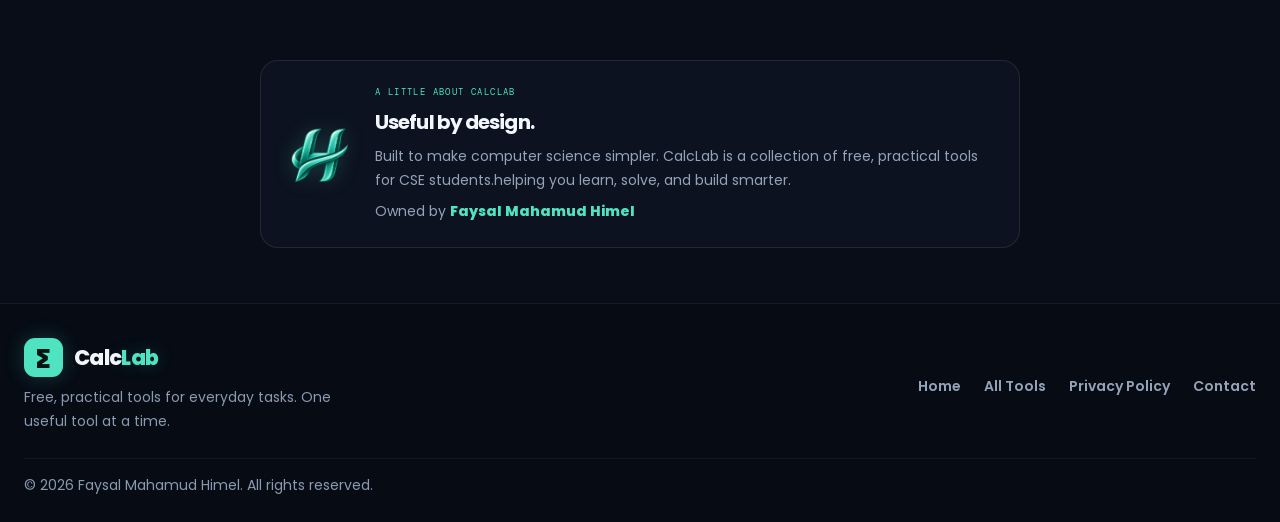
==== commit 37b06bb5: "fix bugs" ====
--- a/index.html
+++ b/index.html
@@ -43,11 +43,13 @@
     </section>
 
     <section class="about-section" id="about">
-      <div class="about-mark" aria-hidden="true">∑</div>
+      <div class="about-mark"><img src="Images/himel-logo.png" alt="Himel logo" /></div>
       <div>
         <p class="eyebrow">A LITTLE ABOUT CALCLAB</p>
         <h2>Useful by design.</h2>
-        <p>CalcLab brings practical, free online tools together in one simple place. We’re building thoughtfully, one useful tool at a time.</p>
+        <p>Built to make computer science simpler. CalcLab is a collection of free, practical tools for CSE students.helping you learn, solve, and build smarter.
+
+</p>
         <p class="about-owner">Owned by <a href="https://himel.is-a.dev/" target="_blank" rel="noopener noreferrer">Faysal Mahamud Himel</a></p>
       </div>
     </section>
--- a/style.css
+++ b/style.css
@@ -1,4 +1,4 @@
-@import url('https://fonts.googleapis.com/css2?family=DM+Mono:wght@400;500&family=Manrope:wght@400;500;600;700;800&display=swap');
+@import url('https://fonts.googleapis.com/css2?family=DM+Mono:wght@400;500&family=Poppins:wght@400;500;600;700;800&display=swap');
 
 :root {
   color-scheme: dark;
@@ -23,8 +23,8 @@
     radial-gradient(ellipse at 15% 40%, rgba(156, 140, 255, .08), transparent 30%),
     var(--bg);
   color: var(--text);
-  font-family: 'Manrope', system-ui, sans-serif;
-  font-size: 15px;
+  font-family: 'Poppins', system-ui, sans-serif;
+  font-size: 16px;
   line-height: 1.6;
   -webkit-font-smoothing: antialiased;
   text-rendering: optimizeLegibility;
@@ -47,7 +47,7 @@
   white-space: nowrap;
   border: 0;
 }
-.page { width: min(1080px, calc(100% - 40px)); margin: 0 auto; }
+.page { width: min(1280px, calc(100% - 48px)); margin: 0 auto; }
 .site-header {
   position: sticky;
   top: 0;
@@ -57,7 +57,7 @@
   backdrop-filter: blur(16px);
 }
 .nav-wrap {
-  width: min(1080px, calc(100% - 40px));
+  width: min(1280px, calc(100% - 48px));
   min-height: 76px;
   margin: 0 auto;
   display: flex;
@@ -199,6 +199,7 @@
 .tool-grid { display: grid; grid-template-columns: repeat(3, minmax(0, 1fr)); gap: 14px; }
 .tool-card {
   position: relative;
+  overflow: hidden;
   min-height: 218px;
   padding: 19px;
   display: flex;
@@ -207,13 +208,28 @@
   border-radius: 16px;
   background: linear-gradient(145deg, rgba(20, 31, 49, .88), rgba(12, 19, 32, .88));
   text-decoration: none;
-  transition: border-color .18s ease, transform .18s ease, box-shadow .18s ease;
-}
-a.tool-card:hover {
+  box-shadow: inset 0 1px 0 rgba(255, 255, 255, .035);
+  transition: border-color .25s ease, transform .25s ease, box-shadow .25s ease;
+}
+.tool-card::before {
+  content: "";
+  position: absolute;
+  inset: 0;
+  background:
+    radial-gradient(circle at top left, rgba(80, 227, 194, .16), transparent 38%),
+    linear-gradient(135deg, rgba(80, 227, 194, .055), transparent 62%);
+  opacity: .62;
+  pointer-events: none;
+  transition: opacity .25s ease;
+}
+.tool-card > * { position: relative; z-index: 1; }
+.tool-card:hover,
+a.tool-card:focus-visible {
   transform: translateY(-3px);
-  border-color: rgba(80, 227, 194, .38);
-  box-shadow: 0 12px 35px rgba(0, 0, 0, .18), 0 0 22px rgba(80, 227, 194, .045);
-}
+  border-color: rgba(80, 227, 194, .55);
+  box-shadow: 0 12px 35px rgba(0, 0, 0, .2), 0 0 30px rgba(80, 227, 194, .16), inset 0 1px 0 rgba(255, 255, 255, .07);
+}
+.tool-card:hover::before, a.tool-card:focus-visible::before { opacity: 1; }
 .tool-card-top { display: flex; justify-content: space-between; align-items: flex-start; margin-bottom: 18px; }
 .tool-icon {
   display: grid;
@@ -271,7 +287,8 @@
   border-radius: 18px;
   background: rgba(16, 24, 39, .58);
 }
-.about-mark { flex: 0 0 48px; height: 48px; display: grid; place-items: center; border-radius: 14px; background: rgba(80, 227, 194, .1); color: var(--accent); font-size: 28px; }
+.about-mark { flex: 0 0 68px; height: 68px; }
+.about-mark img { display: block; width: 100%; height: 100%; object-fit: contain; filter: drop-shadow(0 0 10px rgba(80, 227, 194, .2)); }
 .about-section .eyebrow { margin-bottom: 7px; font-size: 9px; }
 .about-section h2 { font-size: 20px; }
 .about-section p:not(.eyebrow) { max-width: 610px; margin: 7px 0 0; color: var(--muted); font-size: 14px; line-height: 1.7; }
@@ -279,7 +296,7 @@
 .about-section .about-owner a { color: var(--accent); font-weight: 800; text-decoration: none; }
 .about-section .about-owner a:hover { text-decoration: underline; text-underline-offset: 3px; }
 .site-footer { border-top: 1px solid rgba(170, 190, 220, .09); background: rgba(5, 9, 16, .36); }
-.footer-inner { width: min(1080px, calc(100% - 40px)); margin: 0 auto; padding: 27px 0 22px; display: grid; grid-template-columns: 1fr auto; gap: 20px; align-items: center; }
+.footer-inner { width: min(1280px, calc(100% - 48px)); margin: 0 auto; padding: 27px 0 22px; display: grid; grid-template-columns: 1fr auto; gap: 20px; align-items: center; }
 .footer-about p { max-width: 310px; margin: 9px 0 0; color: #8b9ab0; font-size: 13px; line-height: 1.7; }
 .footer-links { display: flex; flex-wrap: wrap; justify-content: end; gap: 19px; }
 .footer-links a { font-size: 13px; }
@@ -304,8 +321,9 @@
 .utility-tool { max-width: 760px; margin: 0 auto; padding: 25px; border: 1px solid var(--line); border-radius: 24px; background: linear-gradient(145deg, rgba(20, 31, 49, .97), rgba(12, 19, 32, .97)); box-shadow: 0 24px 80px rgba(0, 0, 0, .25); }
 .tool-form { display: grid; grid-template-columns: repeat(2, minmax(0, 1fr)); gap: 16px; }
 .number-system-form { grid-template-columns: 1fr; }
-.tool-field { display: grid; gap: 7px; color: #c0cad9; font-size: 14px; font-weight: 700; }
+.tool-field { display: grid; min-width: 0; gap: 7px; color: #c0cad9; font-size: 14px; font-weight: 700; }
 .tool-field input, .tool-field select { width: 100%; min-width: 0; min-height: 46px; padding: 10px 12px; border: 1px solid var(--line); border-radius: 10px; color: var(--text); background: rgba(3, 8, 16, .55); font-size: 16px; }
+.tool-field input[type="date"] { display: block; min-inline-size: 0; max-width: 100%; }
 .tool-field select option { color: var(--text); background: var(--panel); }
 .tool-submit { min-height: 46px; padding: 10px 16px; border: 1px solid rgba(80, 227, 194, .3); border-radius: 10px; color: #071411; background: var(--accent); font-weight: 800; cursor: pointer; }
 .result-shell { display: flex; align-items: stretch; gap: 9px; margin-top: 20px; }
@@ -351,7 +369,7 @@
 .gate-body { fill: rgba(51, 216, 119, .06); stroke: #8b9aaf; stroke-width: 3; stroke-linejoin: round; }
 .gate-extra { fill: none; stroke: #8b9aaf; stroke-width: 3; }
 .gate-bubble { fill: #101827; stroke: #8b9aaf; stroke-width: 3; }
-.gate-symbol { fill: var(--logic-accent); font: 700 24px 'Manrope', sans-serif; text-anchor: middle; }
+.gate-symbol { fill: var(--logic-accent); font: 700 24px 'Poppins', sans-serif; text-anchor: middle; }
 .logic-output-row { display: flex; justify-content: space-between; align-items: center; gap: 12px; margin-top: auto; padding: 13px 2px 0; border-top: 1px solid rgba(170, 190, 220, .08); }
 .logic-output-row > div { display: flex; align-items: center; gap: 12px; }
 .logic-output-value { color: var(--text); font: 800 20px 'DM Mono', monospace; }
@@ -439,7 +457,7 @@
 .complexity-card span { display: block; color: #9ba9bc; font-size: 10px; }
 .complexity-card strong { display: block; margin-top: 5px; color: var(--dsa-accent); font: 700 14px 'DM Mono', monospace; }
 .code-details { margin-top: 15px; border: 1px solid rgba(170, 190, 220, .1); border-radius: 11px; background: rgba(3, 8, 16, .3); }
-.code-details summary { padding: 13px 15px; color: #d3dce8; cursor: pointer; font-size: 12px; font-weight: 700; }
+.code-details summary { padding: 13px 15px; color: var(--accent); cursor: pointer; font-size: 12px; font-weight: 700; }
 .code-details pre { max-height: 430px; margin: 0; padding: 15px; overflow: auto; border-top: 1px solid rgba(170, 190, 220, .09); color: #c4d2e2; font: 12px/1.7 'DM Mono', monospace; tab-size: 4; }
 .search-result { min-height: 25px; margin: 11px 2px 0; color: #bdc9d8; font-size: 13px; font-weight: 700; }
 .search-result.is-found { color: var(--dsa-accent); }
@@ -522,7 +540,7 @@
   .category-list { gap: 6px; }
   .category-button { padding: 7px 9px; font-size: 11px; }
   .about-section { align-items: flex-start; gap: 13px; margin-bottom: 40px; padding: 17px; }
-  .about-mark { flex-basis: 38px; height: 38px; font-size: 23px; }
+  .about-mark { flex-basis: 54px; height: 54px; }
   .footer-inner { grid-template-columns: 1fr; gap: 17px; }
   .footer-links { justify-content: flex-start; gap: 14px; }
   .copyright { grid-column: auto; }
@@ -576,6 +594,7 @@
   .tool-card { min-height: 195px; }
   .section-heading { align-items: flex-start; }
 }
+
 @media (prefers-reduced-motion: reduce) {
   *, *::before, *::after { scroll-behavior: auto !important; transition-duration: .01ms !important; }
 }
@@ -674,7 +693,7 @@
 .graph-complexity span { color: var(--muted, #9ba9bb); font-size: 9px; }
 .graph-complexity strong { color: var(--graph-accent); font-size: 11px; }
 .graph-code-details { grid-column: 1/-1; border-top: 1px solid var(--line); padding-top: 11px; }
-.graph-code-details summary { color: var(--text, #edf3f8); font-size: 11px; cursor: pointer; }
+.graph-code-details summary { color: var(--accent); font-size: 11px; cursor: pointer; }
 .graph-code-details pre { max-height: 320px; overflow: auto; margin: 10px 0 0; padding: 13px; border: 1px solid var(--line); border-radius: 10px; background: #080e18; color: #c5d2e0; font-size: 11px; line-height: 1.65; }
 @media (max-width: 900px) {
   .graph-layout { grid-template-columns: minmax(0,1fr); }
@@ -739,7 +758,7 @@
 .contact-fields { display: grid; grid-template-columns: repeat(2,minmax(0,1fr)); gap: 13px 12px; }
 .contact-field { display: grid; min-width: 0; gap: 6px; color: #c6d0df; font-size: 12px; font-weight: 700; }
 .contact-field-wide { grid-column: 1/-1; }
-.contact-field input, .contact-field textarea { width: 100%; min-width: 0; padding: 10px 11px; border: 1px solid rgba(170,190,220,.14); border-radius: 9px; outline: none; background: rgba(255,255,255,.035); color: var(--text); font: 500 12px 'Manrope',system-ui,sans-serif; transition: border-color .17s ease, box-shadow .17s ease, background .17s ease; }
+.contact-field input, .contact-field textarea { width: 100%; min-width: 0; padding: 10px 11px; border: 1px solid rgba(170,190,220,.14); border-radius: 9px; outline: none; background: rgba(255,255,255,.035); color: var(--text); font: 500 12px 'Poppins',system-ui,sans-serif; transition: border-color .17s ease, box-shadow .17s ease, background .17s ease; }
 .contact-field input { height: 41px; }
 .contact-field textarea { min-height: 112px; resize: vertical; line-height: 1.6; }
 .contact-field input::placeholder, .contact-field textarea::placeholder { color: #69788d; font-weight: 400; }
@@ -787,6 +806,98 @@
 @media (prefers-reduced-motion: reduce) {
   .contact-method-card, .contact-submit { transition: none; }
 }
+
+/* Shared typography, page width, and responsive rhythm from the reference site. */
+.back-link {
+  min-height: 40px;
+  margin-top: 14px;
+  padding: 0 11px;
+  border: 1px solid var(--line);
+  border-radius: 10px;
+  background: rgba(255, 255, 255, .025);
+}
+.tool-intro h1 { font-size: clamp(42px, 6.3vw, 70px); letter-spacing: -3.5px; }
+@media (max-width: 900px) {
+  .page > .hero h1, .tool-intro h1 { font-size: clamp(42px, 6.3vw, 58px); letter-spacing: -2.6px; }
+  #tools .tool-grid { grid-template-columns: repeat(2, minmax(0, 1fr)); }
+}
+@media (max-width: 700px) {
+  .page, .nav-wrap, .footer-inner { width: min(100% - 36px, 560px); }
+  .page > .hero { padding: 58px 0 53px; }
+  .page > .hero h1 { font-size: clamp(39px, 10vw, 51px); letter-spacing: -2.4px; }
+  .tool-intro h1 { font-size: clamp(39px, 10vw, 51px); letter-spacing: -2.4px; }
+  #tools .tool-grid { grid-template-columns: minmax(0, 1fr); }
+  .contact-field input, .contact-field textarea { font-size: 16px; }
+}
+
+/* Shared glow treatment inspired by the portfolio cards. */
+.site-header {
+  border-bottom-color: rgba(80, 227, 194, .16);
+  box-shadow: 0 12px 32px rgba(0, 0, 0, .16);
+}
+.brand-mark { box-shadow: 0 0 20px rgba(80, 227, 194, .22); }
+.brand-accent { text-shadow: 0 0 18px rgba(80, 227, 194, .22); }
+
+.calculator,
+.utility-tool,
+.logic-simulator,
+.dsa-tool,
+.algorithm-info,
+.graph-side-card,
+.graph-live-card,
+.graph-education,
+.contact-form {
+  background-image:
+    radial-gradient(ellipse at 0 0, rgba(80, 227, 194, .075), transparent 42%),
+    radial-gradient(ellipse at 100% 100%, rgba(156, 140, 255, .045), transparent 40%),
+    linear-gradient(145deg, rgba(20, 31, 49, .97), rgba(12, 19, 32, .97));
+  box-shadow: 0 22px 70px rgba(0, 0, 0, .22), inset 0 1px 0 rgba(255, 255, 255, .045);
+}
+.logic-panel,
+.array-visualization,
+.truth-table-wrap,
+.related-links a {
+  box-shadow: inset 0 1px 0 rgba(255, 255, 255, .035);
+}
+
+.tool-submit,
+.dsa-button,
+.graph-button,
+.logic-reset,
+.result-clear,
+.mode-button,
+.contact-submit {
+  transition: transform .18s ease, border-color .18s ease, color .18s ease, background .18s ease, box-shadow .18s ease;
+}
+.tool-submit:hover,
+.dsa-button:hover:not(:disabled),
+.graph-button:hover:not(:disabled),
+.logic-reset:hover,
+.result-clear:hover,
+.mode-button:hover,
+.contact-submit:hover:not(:disabled) {
+  transform: translateY(-2px);
+  box-shadow: 0 7px 22px rgba(80, 227, 194, .13);
+}
+.related-links a { transition: transform .18s ease, border-color .18s ease, box-shadow .18s ease; }
+.related-links a:hover { transform: translateY(-2px); box-shadow: 0 8px 22px rgba(80, 227, 194, .08); }
+
+@media (min-width: 901px) {
+  .nav-wrap { min-height: 82px; gap: 34px; }
+  .brand { gap: 11px; font-size: 21px; }
+  .brand-mark { width: 39px; height: 39px; font-size: 26px; }
+  .primary-nav { gap: 30px; }
+  .primary-nav a { font-size: 15px; }
+  .nav-search { width: 225px; height: 42px; }
+  .nav-search input { font-size: 15px; }
+
+  .footer-inner { padding: 34px 0 26px; column-gap: 28px; }
+  .footer-about .brand { font-size: 21px; }
+  .footer-about p { max-width: 350px; font-size: 14px; }
+  .footer-links { gap: 23px; }
+  .footer-links a { font-size: 14px; }
+  .copyright { font-size: 14px; }
+}
 @media (max-width: 760px) {
   .contact-field input, .contact-field textarea { font-size: 16px; line-height: 1.5; }
   .contact-field input { min-height: 46px; }
